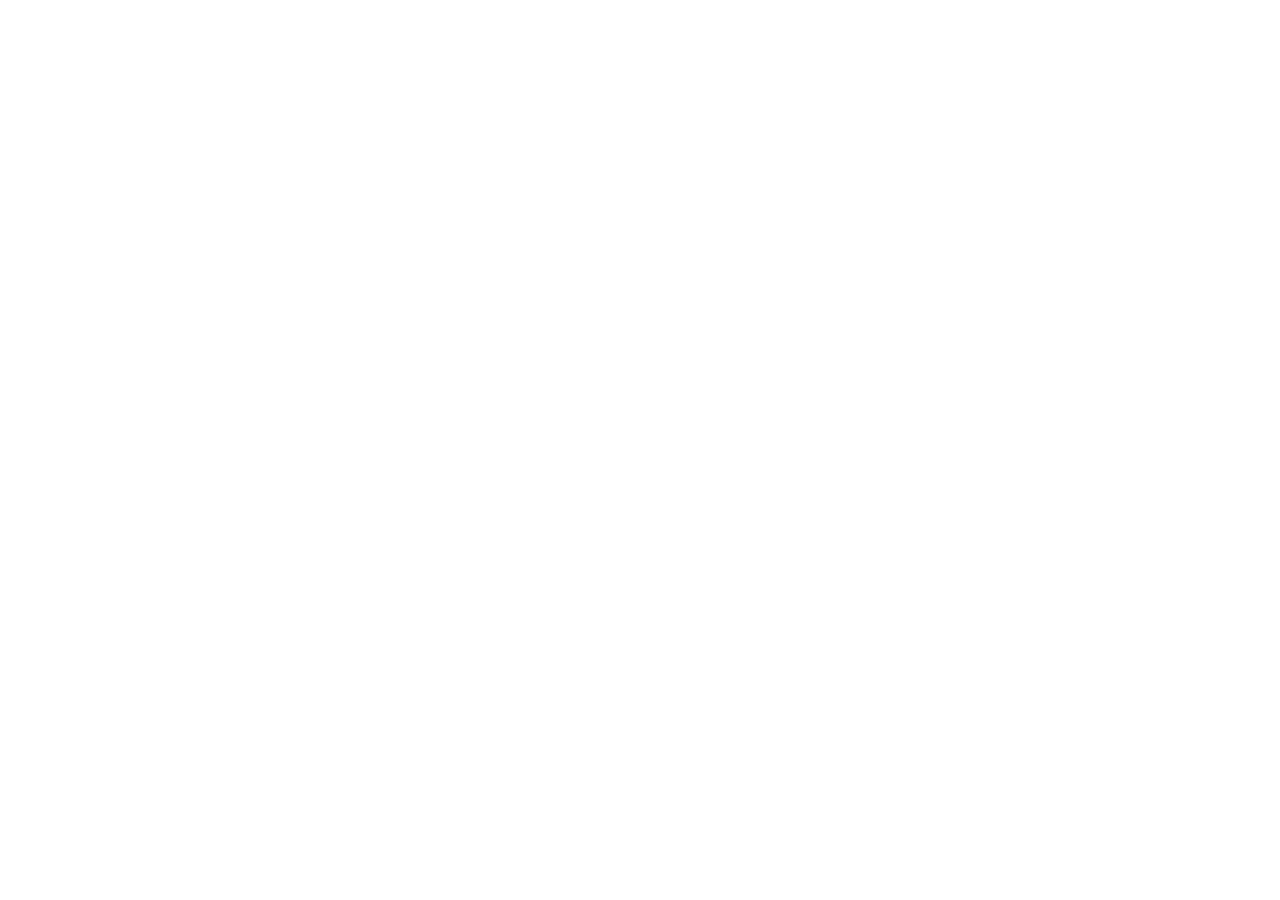
==== Index.html @ 71a041d5 "Refactor Index.html for layout and style enhancements Updated HTML structure and styles for improved" ====
<!DOCTYPE html>
<html lang="pt-BR">
<head>
<meta charset="UTF-8">
<meta name="viewport" content="width=device-width, initial-scale=1.0">

<title>Hardware News Pro | Notícias sobre Hardware</title>

<style>
:root{
  --bg:#07111f;
  --bg2:#0b1626;
  --card:#101d30;
  --card2:#0c1727;
  --blue:#00b7ff;
  --blue2:#63d5ff;
  --text:#f5f8fc;
  --muted:#a5b3c5;
  --border:#20334c;
  --success:#2ee59d;
}

*{
  box-sizing:border-box;
}

html{
  scroll-behavior:smooth;
}

body{
  margin:0;
  font
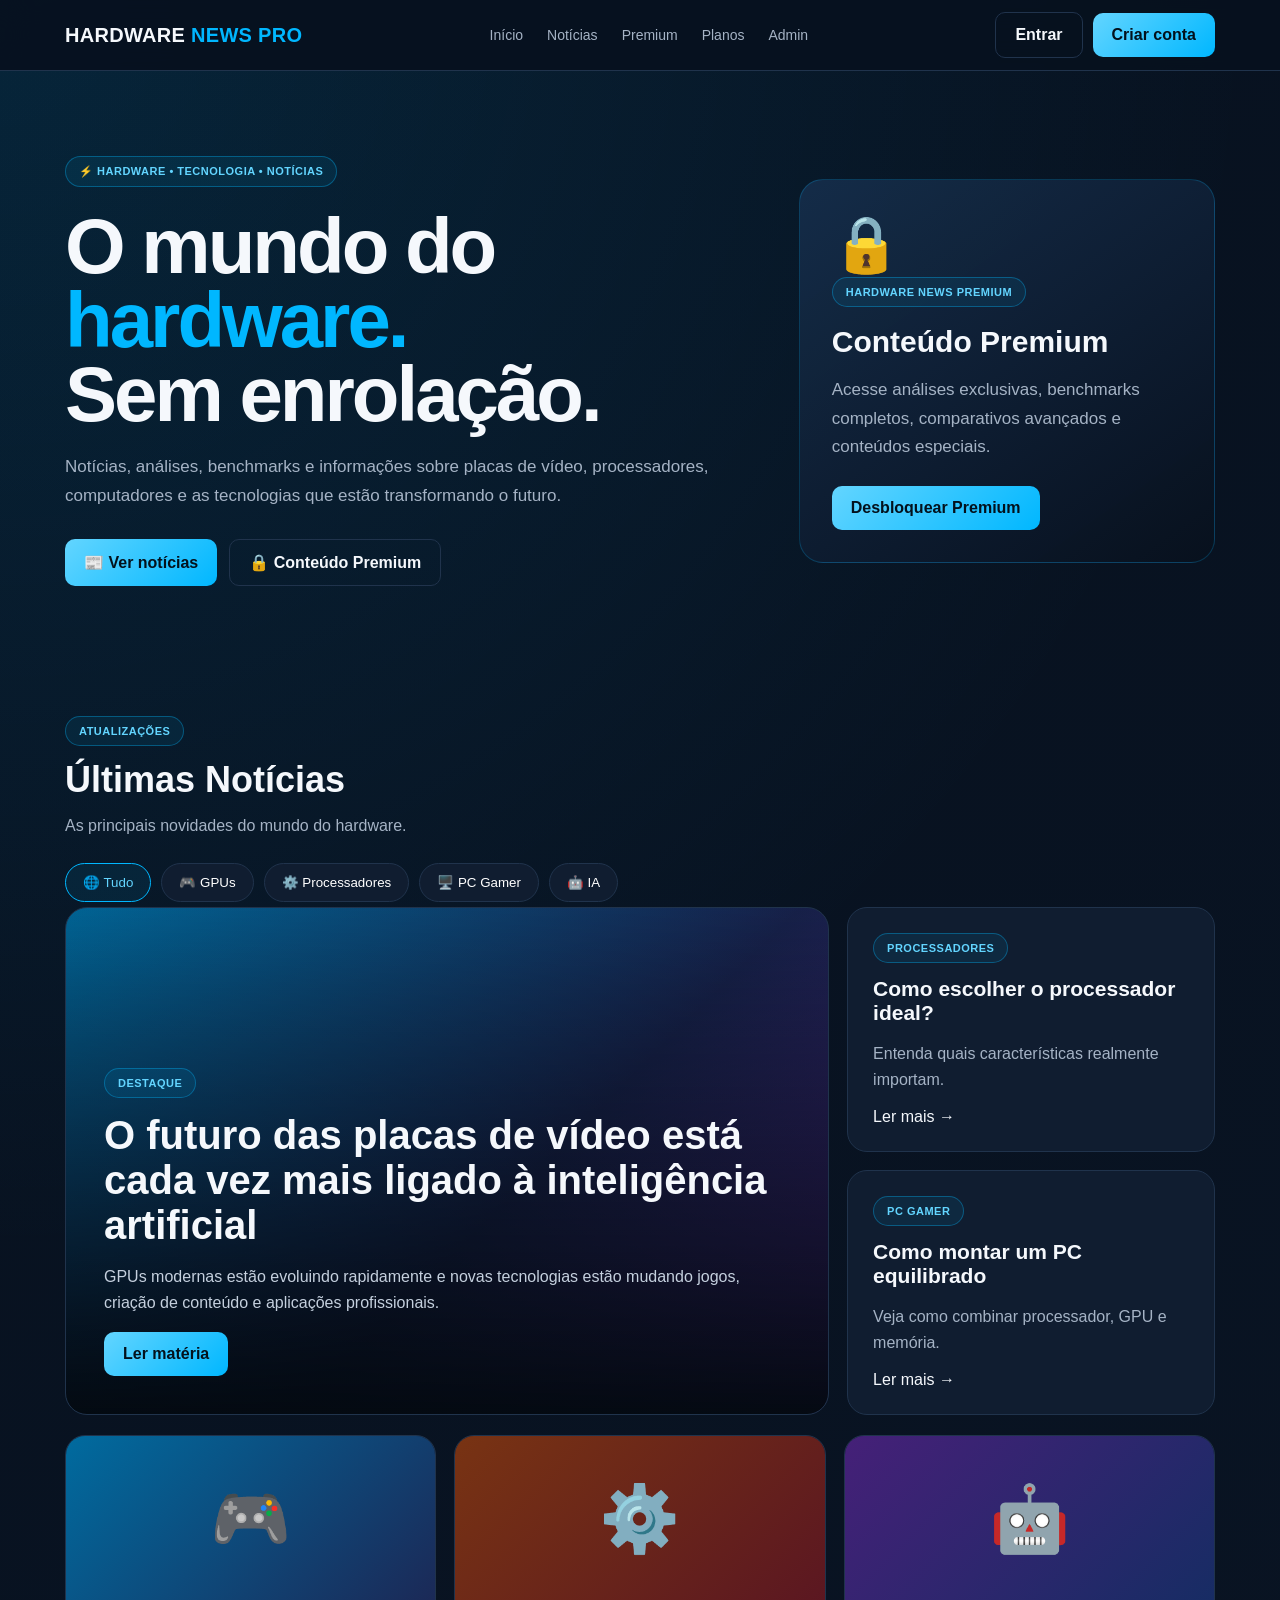
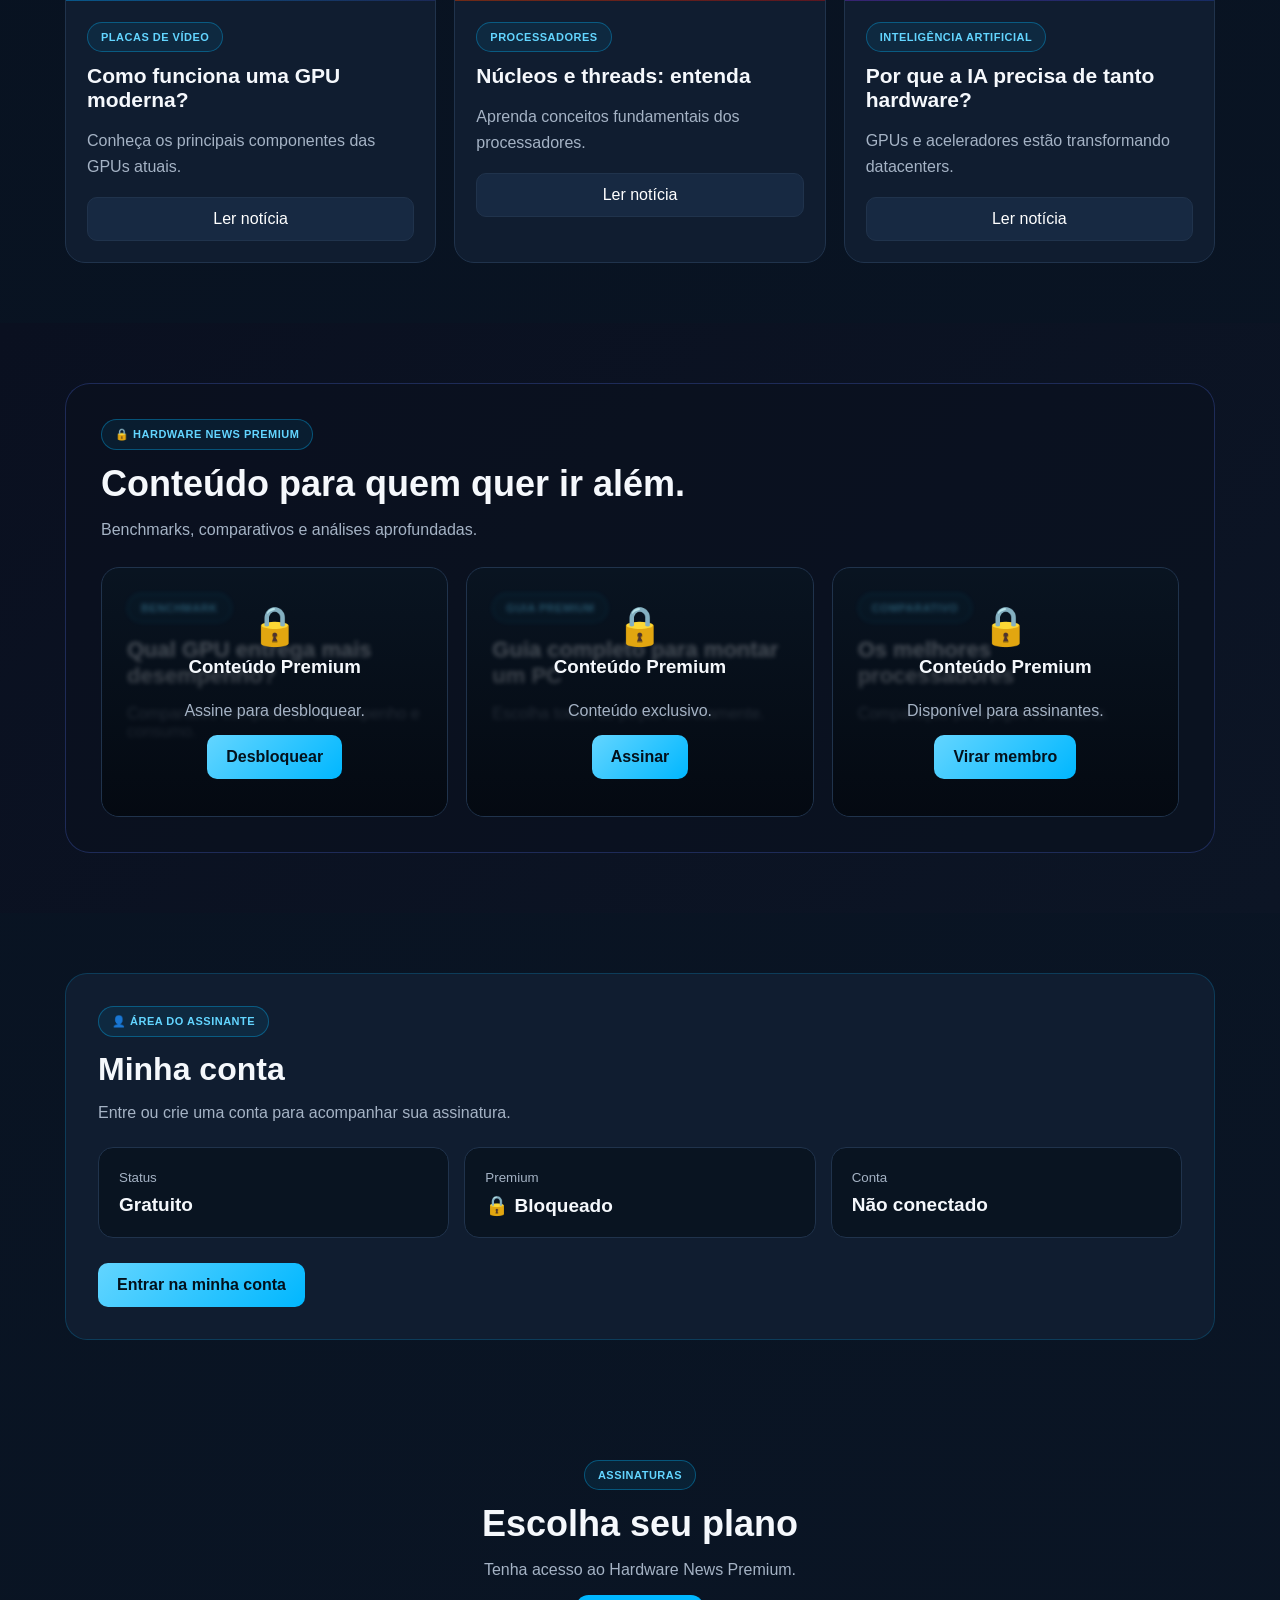
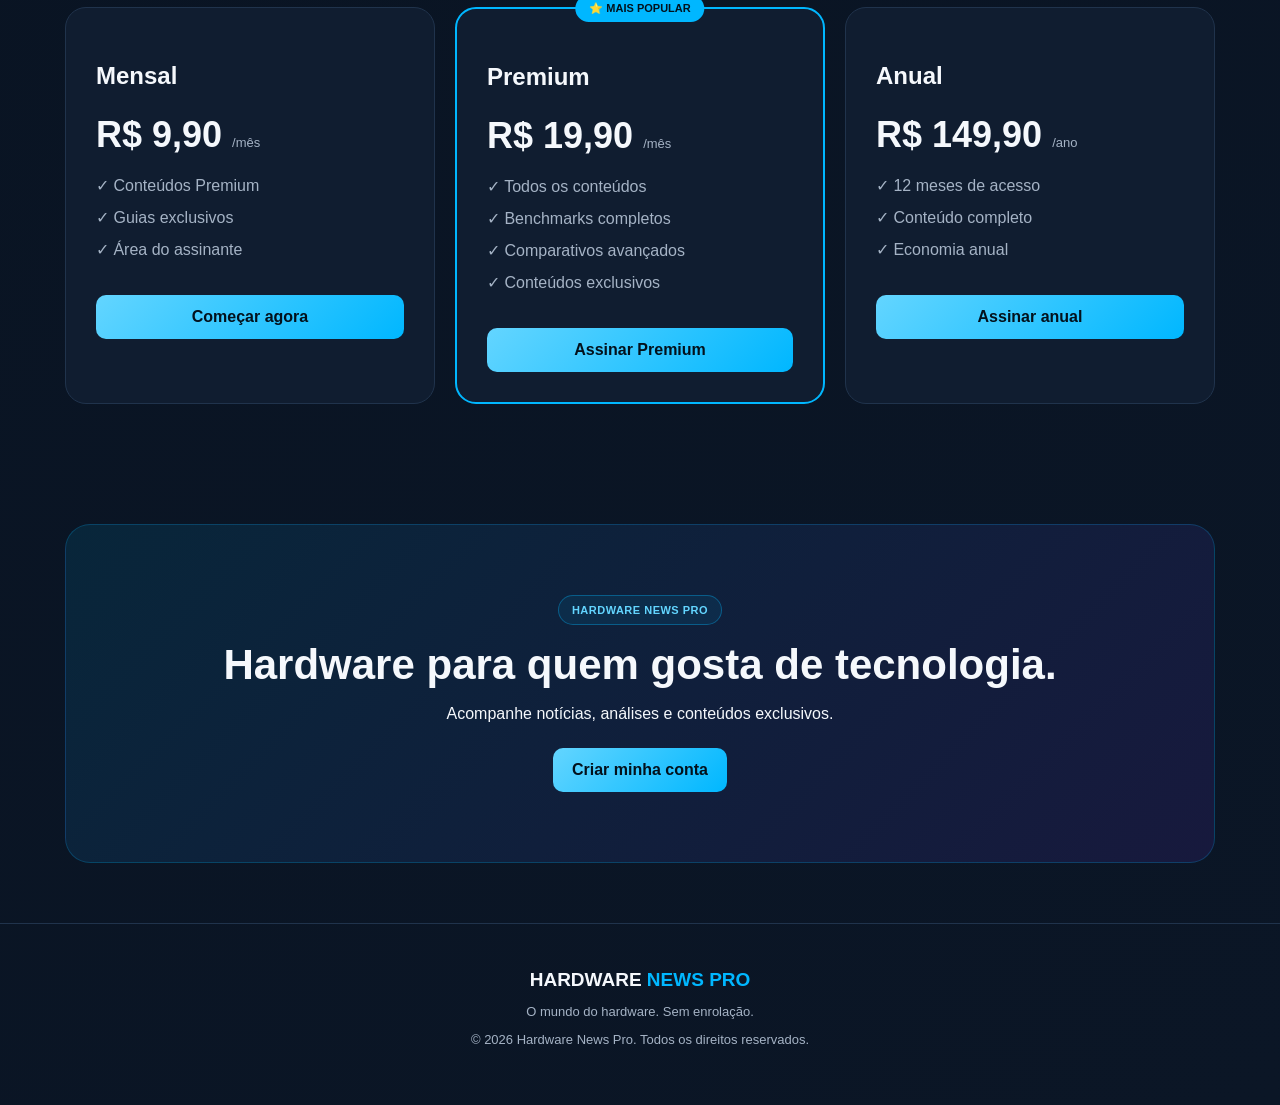
==== commit 4666428f: "Update Index.html" ====
--- a/Index.html
+++ b/Index.html
@@ -30,4 +30,1427 @@
 
 body{
   margin:0;
-  font
+  font-family:Arial,Helvetica,sans-serif;
+  background:
+    radial-gradient(circle at top left,rgba(0,183,255,.12),transparent 28%),
+    linear-gradient(145deg,var(--bg),var(--bg2));
+  color:var(--text);
+}
+
+a{
+  color:inherit;
+  text-decoration:none;
+}
+
+button{
+  font-family:inherit;
+}
+
+.container{
+  width:min(1150px,92%);
+  margin:auto;
+}
+
+/* HEADER */
+
+header{
+  position:sticky;
+  top:0;
+  z-index:100;
+  background:rgba(7,17,31,.95);
+  backdrop-filter:blur(15px);
+  border-bottom:1px solid var(--border);
+}
+
+nav{
+  height:70px;
+  display:flex;
+  align-items:center;
+  justify-content:space-between;
+  gap:20px;
+}
+
+.logo{
+  font-size:20px;
+  font-weight:900;
+  letter-spacing:.3px;
+}
+
+.logo span{
+  color:var(--blue);
+}
+
+.links{
+  display:flex;
+  align-items:center;
+  gap:24px;
+}
+
+.links a{
+  color:var(--muted);
+  font-size:14px;
+  transition:.2s;
+}
+
+.links a:hover{
+  color:var(--blue);
+}
+
+.nav-actions{
+  display:flex;
+  align-items:center;
+  gap:10px;
+}
+
+.btn{
+  display:inline-flex;
+  align-items:center;
+  justify-content:center;
+  padding:13px 19px;
+  border-radius:10px;
+  background:linear-gradient(135deg,var(--blue2),var(--blue));
+  color:#03111c;
+  font-weight:800;
+  border:none;
+  cursor:pointer;
+  transition:.2s;
+}
+
+.btn:hover{
+  transform:translateY(-2px);
+}
+
+.btn.outline{
+  background:transparent;
+  color:var(--text);
+  border:1px solid var(--border);
+}
+
+.menu-btn{
+  display:none;
+  width:45px;
+  height:45px;
+  border-radius:10px;
+  background:var(--card);
+  color:white;
+  border:1px solid var(--border);
+  font-size:21px;
+  cursor:pointer;
+}
+
+/* HERO */
+
+.hero{
+  padding:85px 0 70px;
+}
+
+.hero-grid{
+  display:grid;
+  grid-template-columns:1.25fr .75fr;
+  gap:40px;
+  align-items:center;
+}
+
+.badge{
+  display:inline-block;
+  padding:8px 13px;
+  border:1px solid rgba(0,183,255,.35);
+  background:rgba(0,183,255,.08);
+  color:var(--blue2);
+  border-radius:30px;
+  font-size:11px;
+  font-weight:800;
+  letter-spacing:.5px;
+}
+
+h1{
+  font-size:clamp(48px,7vw,78px);
+  line-height:.95;
+  letter-spacing:-3px;
+  margin:22px 0;
+}
+
+h1 span{
+  color:var(--blue);
+}
+
+.hero p{
+  max-width:650px;
+  color:var(--muted);
+  font-size:17px;
+  line-height:1.7;
+}
+
+.buttons{
+  display:flex;
+  gap:12px;
+  flex-wrap:wrap;
+  margin-top:28px;
+}
+
+.premium-box{
+  padding:32px;
+  min-height:350px;
+  border-radius:24px;
+  border:1px solid rgba(0,183,255,.22);
+  background:
+    linear-gradient(145deg,rgba(21,45,74,.95),rgba(8,17,30,.98));
+}
+
+.premium-icon{
+  font-size:55px;
+}
+
+.premium-box h2{
+  font-size:30px;
+  margin:18px 0 10px;
+}
+
+.premium-box p{
+  color:var(--muted);
+  margin-bottom:24px;
+}
+
+/* GENERAL */
+
+section{
+  padding:60px 0;
+}
+
+.section-title{
+  margin-bottom:28px;
+}
+
+.section-title h2{
+  font-size:36px;
+  margin:13px 0 8px;
+}
+
+.section-title p{
+  color:var(--muted);
+}
+
+.center{
+  text-align:center;
+}
+
+/* CATEGORIES */
+
+.categories{
+  display:flex;
+  gap:10px;
+  overflow:auto;
+  padding-bottom:5px;
+}
+
+.category{
+  white-space:nowrap;
+  padding:11px 17px;
+  border-radius:25px;
+  color:white;
+  background:var(--card);
+  border:1px solid var(--border);
+  cursor:pointer;
+}
+
+.category.active,
+.category:hover{
+  color:var(--blue2);
+  border-color:var(--blue);
+  background:rgba(0,183,255,.08);
+}
+
+/* FEATURED NEWS */
+
+.featured{
+  display:grid;
+  grid-template-columns:1.35fr .65fr;
+  gap:18px;
+}
+
+.main-news{
+  min-height:430px;
+  padding:38px;
+  display:flex;
+  align-items:end;
+  border-radius:22px;
+  border:1px solid var(--border);
+  background:
+    linear-gradient(0deg,rgba(3,9,16,.98),rgba(3,9,16,.08)),
+    linear-gradient(135deg,#006b9f,#18224d 58%,#47217d);
+}
+
+.main-news h3{
+  font-size:40px;
+  margin:15px 0;
+}
+
+.main-news p{
+  color:#c5d0de;
+  line-height:1.65;
+  max-width:700px;
+}
+
+.side-news{
+  display:flex;
+  flex-direction:column;
+  gap:18px;
+}
+
+.side-card{
+  flex:1;
+  padding:25px;
+  border-radius:20px;
+  background:var(--card);
+  border:1px solid var(--border);
+}
+
+.side-card h3{
+  margin:14px 0 8px;
+  font-size:21px;
+}
+
+.side-card p{
+  color:var(--muted);
+  line-height:1.6;
+}
+
+/* NEWS GRID */
+
+.news-grid{
+  display:grid;
+  grid-template-columns:repeat(3,1fr);
+  gap:18px;
+  margin-top:20px;
+}
+
+.news-card{
+  overflow:hidden;
+  border-radius:20px;
+  background:var(--card);
+  border:1px solid var(--border);
+  transition:.25s;
+}
+
+.news-card:hover{
+  transform:translateY(-5px);
+  border-color:var(--blue);
+}
+
+.news-image{
+  height:165px;
+  display:flex;
+  align-items:center;
+  justify-content:center;
+  font-size:65px;
+  background:linear-gradient(135deg,#006b9f,#1b2957);
+}
+
+.news-card:nth-child(2) .news-image{
+  background:linear-gradient(135deg,#783313,#5b1721);
+}
+
+.news-card:nth-child(3) .news-image{
+  background:linear-gradient(135deg,#452078,#172c64);
+}
+
+.news-content{
+  padding:21px;
+}
+
+.news-content h3{
+  font-size:21px;
+  margin:12px 0;
+}
+
+.news-content p{
+  color:var(--muted);
+  line-height:1.6;
+}
+
+.read{
+  display:block;
+  width:100%;
+  text-align:center;
+  margin-top:17px;
+  padding:12px;
+  background:#172942;
+  color:white;
+  border:1px solid var(--border);
+  border-radius:10px;
+}
+
+/* PREMIUM */
+
+.premium-section{
+  background:linear-gradient(135deg,#0a1020,#0c1525);
+}
+
+.premium-wrap{
+  padding:35px;
+  border-radius:25px;
+  border:1px solid rgba(90,120,255,.25);
+  background:rgba(10,17,31,.6);
+}
+
+.premium-grid{
+  display:grid;
+  grid-template-columns:repeat(3,1fr);
+  gap:18px;
+}
+
+.lock-card{
+  position:relative;
+  min-height:250px;
+  padding:25px;
+  overflow:hidden;
+  border-radius:18px;
+  background:#091421;
+  border:1px solid var(--border);
+}
+
+.lock-content{
+  filter:blur(2px);
+  opacity:.4;
+}
+
+.lock-content h3{
+  font-size:22px;
+  margin:14px 0;
+}
+
+.lock-content p{
+  color:var(--muted);
+}
+
+.lock-overlay{
+  position:absolute;
+  inset:0;
+  display:flex;
+  flex-direction:column;
+  align-items:center;
+  justify-content:center;
+  text-align:center;
+  background:linear-gradient(transparent,rgba(4,9,17,.97));
+}
+
+.lock-overlay .lock{
+  font-size:38px;
+}
+
+.lock-overlay h3{
+  margin:8px;
+}
+
+.lock-overlay p{
+  color:var(--muted);
+  margin-bottom:15px;
+}
+
+/* ACCOUNT */
+
+.account-box{
+  padding:32px;
+  border-radius:22px;
+  background:var(--card);
+  border:1px solid rgba(0,183,255,.2);
+}
+
+.account-box h2{
+  font-size:32px;
+  margin:14px 0;
+}
+
+.account-box > p{
+  color:var(--muted);
+}
+
+.stats{
+  display:grid;
+  grid-template-columns:repeat(3,1fr);
+  gap:15px;
+  margin:25px 0;
+}
+
+.stat{
+  padding:20px;
+  border-radius:15px;
+  background:#091421;
+  border:1px solid var(--border);
+}
+
+.stat small{
+  color:var(--muted);
+}
+
+.stat strong{
+  display:block;
+  font-size:19px;
+  margin-top:8px;
+}
+
+/* PLANS */
+
+.plans{
+  display:grid;
+  grid-template-columns:repeat(3,1fr);
+  gap:20px;
+  align-items:stretch;
+}
+
+.plan{
+  position:relative;
+  padding:30px;
+  border-radius:21px;
+  background:var(--card);
+  border:1px solid var(--border);
+}
+
+.plan.popular{
+  border:2px solid var(--blue);
+}
+
+.popular-label{
+  position:absolute;
+  top:-14px;
+  left:50%;
+  transform:translateX(-50%);
+  white-space:nowrap;
+  padding:7px 14px;
+  border-radius:25px;
+  background:var(--blue);
+  color:#02121d;
+  font-size:11px;
+  font-weight:900;
+}
+
+.plan h3{
+  font-size:24px;
+}
+
+.price{
+  margin:20px 0;
+  font-size:36px;
+  font-weight:900;
+}
+
+.price span{
+  color:var(--muted);
+  font-size:13px;
+  font-weight:normal;
+}
+
+.plan ul{
+  padding:0;
+  list-style:none;
+}
+
+.plan li{
+  margin:13px 0;
+  color:var(--muted);
+}
+
+.plan .btn{
+  width:100%;
+  margin-top:20px;
+}
+
+/* CTA */
+
+.cta{
+  padding:70px 20px;
+  text-align:center;
+  border-radius:25px;
+  background:linear-gradient(135deg,#08263a,#17193d);
+  border:1px solid rgba(0,183,255,.22);
+}
+
+.cta h2{
+  font-size:42px;
+  margin:16px 0;
+}
+
+.cta p{
+  max-width:650px;
+  margin:0 auto 25px;
+}
+
+/* FOOTER */
+
+footer{
+  padding:45px 0;
+  text-align:center;
+  border-top:1px solid var(--border);
+}
+
+footer strong{
+  font-size:19px;
+}
+
+footer strong span{
+  color:var(--blue);
+}
+
+footer p{
+  color:var(--muted);
+  font-size:13px;
+}
+
+/* MOBILE */
+
+@media(max-width:900px){
+
+  .hero-grid,
+  .featured{
+    grid-template-columns:1fr;
+  }
+
+  .side-news{
+    display:grid;
+    grid-template-columns:1fr 1fr;
+  }
+
+  .news-grid,
+  .premium-grid{
+    grid-template-columns:1fr 1fr;
+  }
+
+  .plans{
+    grid-template-columns:1fr 1fr;
+  }
+
+  .plans .plan:last-child{
+    grid-column:span 2;
+  }
+}
+
+@media(max-width:650px){
+
+  nav{
+    height:65px;
+  }
+
+  .links{
+    display:none;
+    position:absolute;
+    top:65px;
+    left:0;
+    right:0;
+    padding:20px;
+    flex-direction:column;
+    background:#091421;
+    border-bottom:1px solid var(--border);
+  }
+
+  .links.show{
+    display:flex;
+  }
+
+  .nav-actions{
+    display:none;
+  }
+
+  .menu-btn{
+    display:block;
+  }
+
+  .hero{
+    padding:55px 0;
+  }
+
+  h1{
+    font-size:52px;
+  }
+
+  .buttons{
+    flex-direction:column;
+  }
+
+  .buttons .btn{
+    width:100%;
+  }
+
+  .side-news{
+    display:flex;
+  }
+
+  .news-grid,
+  .premium-grid,
+  .plans,
+  .stats{
+    grid-template-columns:1fr;
+  }
+
+  .plans .plan:last-child{
+    grid-column:auto;
+  }
+
+  .main-news{
+    padding:25px;
+  }
+
+  .main-news h3{
+    font-size:30px;
+  }
+
+  .section-title h2{
+    font-size:30px;
+  }
+
+  .cta h2{
+    font-size:32px;
+  }
+
+}
+</style>
+</head>
+
+<body>
+
+<header>
+<div class="container">
+
+<nav>
+
+<a href="index.html" class="logo">
+HARDWARE <span>NEWS PRO</span>
+</a>
+
+<div class="links" id="menuLinks">
+<a href="index.html">Início</a>
+<a href="#noticias">Notícias</a>
+<a href="premium.html">Premium</a>
+<a href="#planos">Planos</a>
+<a href="admin.html">Admin</a>
+</div>
+
+<div class="nav-actions">
+<a href="login.html" class="btn outline">Entrar</a>
+<a href="cadastro.html" class="btn">Criar conta</a>
+</div>
+
+<button class="menu-btn" onclick="toggleMenu()">☰</button>
+
+</nav>
+
+</div>
+</header>
+
+
+<main>
+
+<!-- HERO -->
+
+<section class="hero">
+
+<div class="container">
+
+<div class="hero-grid">
+
+<div>
+
+<span class="badge">
+⚡ HARDWARE • TECNOLOGIA • NOTÍCIAS
+</span>
+
+<h1>
+O mundo do<br>
+<span>hardware.</span><br>
+Sem enrolação.
+</h1>
+
+<p>
+Notícias, análises, benchmarks e informações sobre placas de vídeo,
+processadores, computadores e as tecnologias que estão transformando
+o futuro.
+</p>
+
+<div class="buttons">
+
+<a href="#noticias" class="btn">
+📰 Ver notícias
+</a>
+
+<a href="premium.html" class="btn outline">
+🔒 Conteúdo Premium
+</a>
+
+</div>
+
+</div>
+
+
+<div class="premium-box">
+
+<div class="premium-icon">🔒</div>
+
+<span class="badge">
+HARDWARE NEWS PREMIUM
+</span>
+
+<h2>Conteúdo Premium</h2>
+
+<p>
+Acesse análises exclusivas, benchmarks completos,
+comparativos avançados e conteúdos especiais.
+</p>
+
+<a href="premium.html" class="btn">
+Desbloquear Premium
+</a>
+
+</div>
+
+</div>
+
+</div>
+
+</section>
+
+
+<!-- NEWS -->
+
+<section id="noticias">
+
+<div class="container">
+
+<div class="section-title">
+
+<span class="badge">ATUALIZAÇÕES</span>
+
+<h2>Últimas Notícias</h2>
+
+<p>
+As principais novidades do mundo do hardware.
+</p>
+
+</div>
+
+
+<div class="categories">
+
+<button class="category active">
+🌐 Tudo
+</button>
+
+<button class="category">
+🎮 GPUs
+</button>
+
+<button class="category">
+⚙️ Processadores
+</button>
+
+<button class="category">
+🖥️ PC Gamer
+</button>
+
+<button class="category">
+🤖 IA
+</button>
+
+</div>
+
+
+<div class="featured">
+
+<article class="main-news">
+
+<div>
+
+<span class="badge">DESTAQUE</span>
+
+<h3>
+O futuro das placas de vídeo está cada vez mais ligado à inteligência artificial
+</h3>
+
+<p>
+GPUs modernas estão evoluindo rapidamente e novas tecnologias
+estão mudando jogos, criação de conteúdo e aplicações profissionais.
+</p>
+
+<a href="noticia.html" class="btn">
+Ler matéria
+</a>
+
+</div>
+
+</article>
+
+
+<div class="side-news">
+
+<article class="side-card">
+
+<span class="badge">PROCESSADORES</span>
+
+<h3>
+Como escolher o processador ideal?
+</h3>
+
+<p>
+Entenda quais características realmente importam.
+</p>
+
+<a href="noticia.html">
+Ler mais →
+</a>
+
+</article>
+
+
+<article class="side-card">
+
+<span class="badge">PC GAMER</span>
+
+<h3>
+Como montar um PC equilibrado
+</h3>
+
+<p>
+Veja como combinar processador, GPU e memória.
+</p>
+
+<a href="noticia.html">
+Ler mais →
+</a>
+
+</article>
+
+</div>
+
+</div>
+
+
+<div class="news-grid">
+
+
+<article class="news-card">
+
+<div class="news-image">
+🎮
+</div>
+
+<div class="news-content">
+
+<span class="badge">PLACAS DE VÍDEO</span>
+
+<h3>
+Como funciona uma GPU moderna?
+</h3>
+
+<p>
+Conheça os principais componentes das GPUs atuais.
+</p>
+
+<a href="noticia.html" class="read">
+Ler notícia
+</a>
+
+</div>
+
+</article>
+
+
+<article class="news-card">
+
+<div class="news-image">
+⚙️
+</div>
+
+<div class="news-content">
+
+<span class="badge">PROCESSADORES</span>
+
+<h3>
+Núcleos e threads: entenda
+</h3>
+
+<p>
+Aprenda conceitos fundamentais dos processadores.
+</p>
+
+<a href="noticia.html" class="read">
+Ler notícia
+</a>
+
+</div>
+
+</article>
+
+
+<article class="news-card">
+
+<div class="news-image">
+🤖
+</div>
+
+<div class="news-content">
+
+<span class="badge">INTELIGÊNCIA ARTIFICIAL</span>
+
+<h3>
+Por que a IA precisa de tanto hardware?
+</h3>
+
+<p>
+GPUs e aceleradores estão transformando datacenters.
+</p>
+
+<a href="noticia.html" class="read">
+Ler notícia
+</a>
+
+</div>
+
+</article>
+
+
+</div>
+
+</div>
+
+</section>
+
+
+<!-- PREMIUM -->
+
+<section class="premium-section">
+
+<div class="container">
+
+<div class="premium-wrap">
+
+<div class="section-title">
+
+<span class="badge">
+🔒 HARDWARE NEWS PREMIUM
+</span>
+
+<h2>
+Conteúdo para quem quer ir além.
+</h2>
+
+<p>
+Benchmarks, comparativos e análises aprofundadas.
+</p>
+
+</div>
+
+
+<div class="premium-grid">
+
+
+<div class="lock-card">
+
+<div class="lock-content">
+
+<span class="badge">BENCHMARK</span>
+
+<h3>
+Qual GPU entrega mais desempenho?
+</h3>
+
+<p>
+Comparativo completo de desempenho e consumo.
+</p>
+
+</div>
+
+<div class="lock-overlay">
+
+<div class="lock">🔒</div>
+
+<h3>Conteúdo Premium</h3>
+
+<p>
+Assine para desbloquear.
+</p>
+
+<a href="premium.html" class="btn">
+Desbloquear
+</a>
+
+</div>
+
+</div>
+
+
+<div class="lock-card">
+
+<div class="lock-content">
+
+<span class="badge">GUIA PREMIUM</span>
+
+<h3>
+Guia completo para montar um PC
+</h3>
+
+<p>
+Escolha todas as peças corretamente.
+</p>
+
+</div>
+
+<div class="lock-overlay">
+
+<div class="lock">🔒</div>
+
+<h3>Conteúdo Premium</h3>
+
+<p>
+Conteúdo exclusivo.
+</p>
+
+<a href="premium.html" class="btn">
+Assinar
+</a>
+
+</div>
+
+</div>
+
+
+<div class="lock-card">
+
+<div class="lock-content">
+
+<span class="badge">COMPARATIVO</span>
+
+<h3>
+Os melhores processadores
+</h3>
+
+<p>
+Comparação para jogos e trabalho.
+</p>
+
+</div>
+
+<div class="lock-overlay">
+
+<div class="lock">🔒</div>
+
+<h3>Conteúdo Premium</h3>
+
+<p>
+Disponível para assinantes.
+</p>
+
+<a href="premium.html" class="btn">
+Virar membro
+</a>
+
+</div>
+
+</div>
+
+
+</div>
+
+</div>
+
+</div>
+
+</section>
+
+
+<!-- ACCOUNT -->
+
+<section>
+
+<div class="container">
+
+<div class="account-box">
+
+<span class="badge">
+👤 ÁREA DO ASSINANTE
+</span>
+
+<h2>
+Minha conta
+</h2>
+
+<p>
+Entre ou crie uma conta para acompanhar sua assinatura.
+</p>
+
+
+<div class="stats">
+
+<div class="stat">
+
+<small>Status</small>
+
+<strong>
+Gratuito
+</strong>
+
+</div>
+
+
+<div class="stat">
+
+<small>Premium</small>
+
+<strong>
+🔒 Bloqueado
+</strong>
+
+</div>
+
+
+<div class="stat">
+
+<small>Conta</small>
+
+<strong>
+Não conectado
+</strong>
+
+</div>
+
+</div>
+
+
+<a href="login.html" class="btn">
+Entrar na minha conta
+</a>
+
+</div>
+
+</div>
+
+</section>
+
+
+<!-- PLANS -->
+
+<section id="planos">
+
+<div class="container">
+
+<div class="section-title center">
+
+<span class="badge">
+ASSINATURAS
+</span>
+
+<h2>
+Escolha seu plano
+</h2>
+
+<p>
+Tenha acesso ao Hardware News Premium.
+</p>
+
+</div>
+
+
+<div class="plans">
+
+
+<!-- PLANO 1 -->
+
+<div class="plan">
+
+<h3>
+Mensal
+</h3>
+
+<div class="price">
+R$ 9,90
+<span>/mês</span>
+</div>
+
+<ul>
+
+<li>✓ Conteúdos Premium</li>
+<li>✓ Guias exclusivos</li>
+<li>✓ Área do assinante</li>
+
+</ul>
+
+<a
+class="btn"
+href="https://mpago.la/1afeBKt"
+target="_blank"
+rel="noopener">
+
+Começar agora
+
+</a>
+
+</div>
+
+
+<!-- PLANO 2 -->
+
+<div class="plan popular">
+
+<div class="popular-label">
+⭐ MAIS POPULAR
+</div>
+
+<h3>
+Premium
+</h3>
+
+<div class="price">
+R$ 19,90
+<span>/mês</span>
+</div>
+
+<ul>
+
+<li>✓ Todos os conteúdos</li>
+<li>✓ Benchmarks completos</li>
+<li>✓ Comparativos avançados</li>
+<li>✓ Conteúdos exclusivos</li>
+
+</ul>
+
+<a
+class="btn"
+href="https://mpago.la/2BEZAWZ"
+target="_blank"
+rel="noopener">
+
+Assinar Premium
+
+</a>
+
+</div>
+
+
+<!-- PLANO 3 -->
+
+<div class="plan">
+
+<h3>
+Anual
+</h3>
+
+<div class="price">
+R$ 149,90
+<span>/ano</span>
+</div>
+
+<ul>
+
+<li>✓ 12 meses de acesso</li>
+<li>✓ Conteúdo completo</li>
+<li>✓ Economia anual</li>
+
+</ul>
+
+<a
+class="btn"
+href="https://mpago.la/114ah8K"
+target="_blank"
+rel="noopener">
+
+Assinar anual
+
+</a>
+
+</div>
+
+
+</div>
+
+</div>
+
+</section>
+
+
+<!-- CTA -->
+
+<section>
+
+<div class="container">
+
+<div class="cta">
+
+<span class="badge">
+HARDWARE NEWS PRO
+</span>
+
+<h2>
+Hardware para quem gosta de tecnologia.
+</h2>
+
+<p>
+Acompanhe notícias, análises e conteúdos exclusivos.
+</p>
+
+<a href="cadastro.html" class="btn">
+Criar minha conta
+</a>
+
+</div>
+
+</div>
+
+</section>
+
+</main>
+
+
+<footer>
+
+<div class="container">
+
+<strong>
+HARDWARE <span>NEWS PRO</span>
+</strong>
+
+<p>
+O mundo do hardware. Sem enrolação.
+</p>
+
+<p>
+© 2026 Hardware News Pro.
+Todos os direitos reservados.
+</p>
+
+</div>
+
+</footer>
+
+
+<script>
+
+function toggleMenu(){
+
+  document
+    .getElementById("menuLinks")
+    .classList.toggle("show");
+
+}
+
+
+document
+  .querySelectorAll(".category")
+  .forEach(function(button){
+
+    button.addEventListener("click",function(){
+
+      document
+        .querySelectorAll(".category")
+        .forEach(function(item){
+
+          item.classList.remove("active");
+
+        });
+
+      button.classList.add("active");
+
+    });
+
+  });
+
+</script>
+
+</body>
+</html>
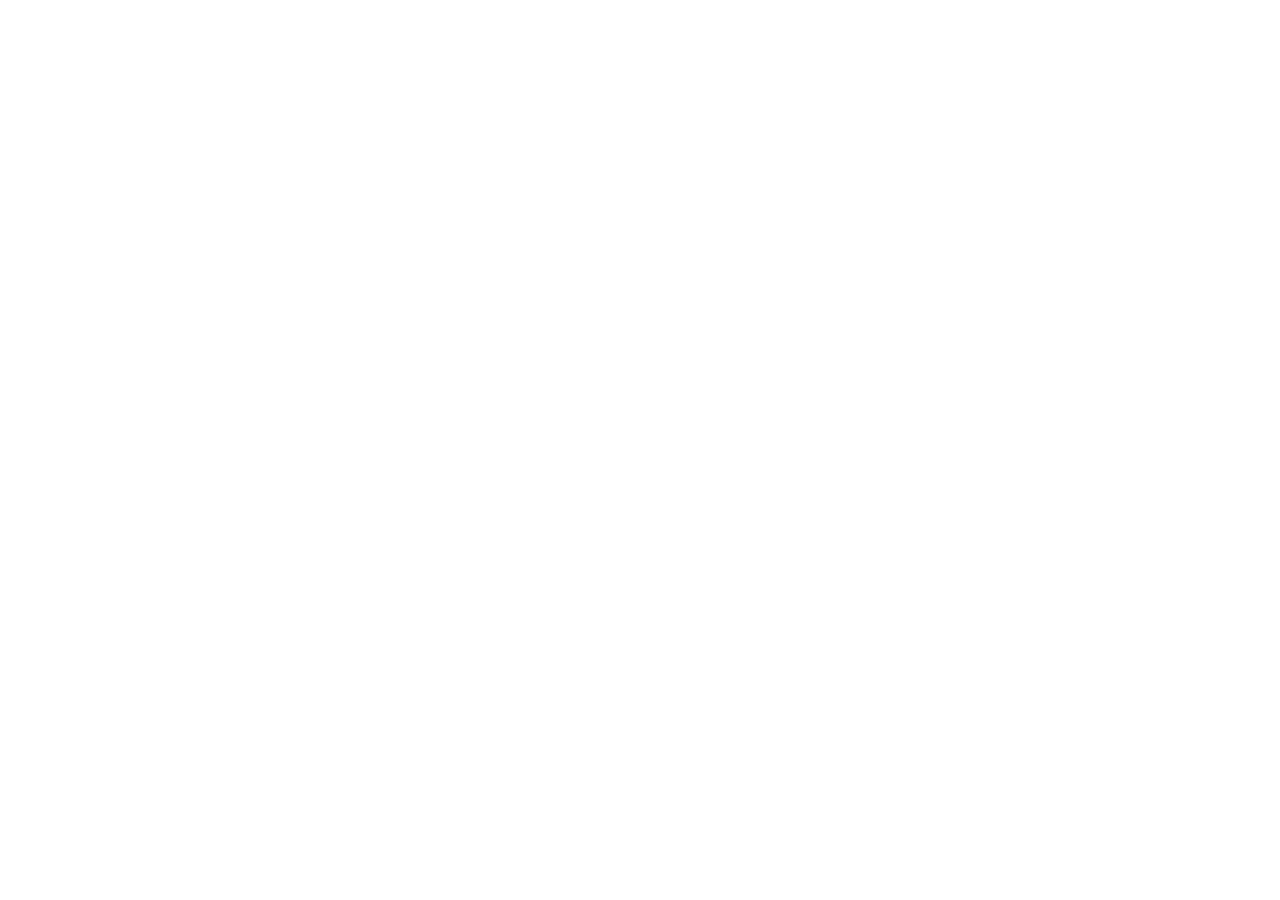
==== commit c0fa12d3: "Refactor CSS styles and clean up HTML structure" ====
--- a/Index.html
+++ b/Index.html
@@ -11,22 +11,16 @@
   --bg:#07111f;
   --bg2:#0b1626;
   --card:#101d30;
-  --card2:#0c1727;
   --blue:#00b7ff;
   --blue2:#63d5ff;
   --text:#f5f8fc;
   --muted:#a5b3c5;
   --border:#20334c;
-  --success:#2ee59d;
 }
 
-*{
-  box-sizing:border-box;
-}
+*{box-sizing:border-box}
 
-html{
-  scroll-behavior:smooth;
-}
+html{scroll-behavior:smooth}
 
 body{
   margin:0;
@@ -37,14 +31,7 @@
   color:var(--text);
 }
 
-a{
-  color:inherit;
-  text-decoration:none;
-}
-
-button{
-  font-family:inherit;
-}
+a{text-decoration:none;color:inherit}
 
 .container{
   width:min(1150px,92%);
@@ -73,1384 +60,18 @@
 .logo{
   font-size:20px;
   font-weight:900;
-  letter-spacing:.3px;
 }
 
-.logo span{
-  color:var(--blue);
-}
+.logo span{color:var(--blue)}
 
 .links{
   display:flex;
-  align-items:center;
   gap:24px;
 }
 
 .links a{
   color:var(--muted);
   font-size:14px;
-  transition:.2s;
 }
 
-.links a:hover{
-  color:var(--blue);
-}
-
-.nav-actions{
-  display:flex;
-  align-items:center;
-  gap:10px;
-}
-
-.btn{
-  display:inline-flex;
-  align-items:center;
-  justify-content:center;
-  padding:13px 19px;
-  border-radius:10px;
-  background:linear-gradient(135deg,var(--blue2),var(--blue));
-  color:#03111c;
-  font-weight:800;
-  border:none;
-  cursor:pointer;
-  transition:.2s;
-}
-
-.btn:hover{
-  transform:translateY(-2px);
-}
-
-.btn.outline{
-  background:transparent;
-  color:var(--text);
-  border:1px solid var(--border);
-}
-
-.menu-btn{
-  display:none;
-  width:45px;
-  height:45px;
-  border-radius:10px;
-  background:var(--card);
-  color:white;
-  border:1px solid var(--border);
-  font-size:21px;
-  cursor:pointer;
-}
-
-/* HERO */
-
-.hero{
-  padding:85px 0 70px;
-}
-
-.hero-grid{
-  display:grid;
-  grid-template-columns:1.25fr .75fr;
-  gap:40px;
-  align-items:center;
-}
-
-.badge{
-  display:inline-block;
-  padding:8px 13px;
-  border:1px solid rgba(0,183,255,.35);
-  background:rgba(0,183,255,.08);
-  color:var(--blue2);
-  border-radius:30px;
-  font-size:11px;
-  font-weight:800;
-  letter-spacing:.5px;
-}
-
-h1{
-  font-size:clamp(48px,7vw,78px);
-  line-height:.95;
-  letter-spacing:-3px;
-  margin:22px 0;
-}
-
-h1 span{
-  color:var(--blue);
-}
-
-.hero p{
-  max-width:650px;
-  color:var(--muted);
-  font-size:17px;
-  line-height:1.7;
-}
-
-.buttons{
-  display:flex;
-  gap:12px;
-  flex-wrap:wrap;
-  margin-top:28px;
-}
-
-.premium-box{
-  padding:32px;
-  min-height:350px;
-  border-radius:24px;
-  border:1px solid rgba(0,183,255,.22);
-  background:
-    linear-gradient(145deg,rgba(21,45,74,.95),rgba(8,17,30,.98));
-}
-
-.premium-icon{
-  font-size:55px;
-}
-
-.premium-box h2{
-  font-size:30px;
-  margin:18px 0 10px;
-}
-
-.premium-box p{
-  color:var(--muted);
-  margin-bottom:24px;
-}
-
-/* GENERAL */
-
-section{
-  padding:60px 0;
-}
-
-.section-title{
-  margin-bottom:28px;
-}
-
-.section-title h2{
-  font-size:36px;
-  margin:13px 0 8px;
-}
-
-.section-title p{
-  color:var(--muted);
-}
-
-.center{
-  text-align:center;
-}
-
-/* CATEGORIES */
-
-.categories{
-  display:flex;
-  gap:10px;
-  overflow:auto;
-  padding-bottom:5px;
-}
-
-.category{
-  white-space:nowrap;
-  padding:11px 17px;
-  border-radius:25px;
-  color:white;
-  background:var(--card);
-  border:1px solid var(--border);
-  cursor:pointer;
-}
-
-.category.active,
-.category:hover{
-  color:var(--blue2);
-  border-color:var(--blue);
-  background:rgba(0,183,255,.08);
-}
-
-/* FEATURED NEWS */
-
-.featured{
-  display:grid;
-  grid-template-columns:1.35fr .65fr;
-  gap:18px;
-}
-
-.main-news{
-  min-height:430px;
-  padding:38px;
-  display:flex;
-  align-items:end;
-  border-radius:22px;
-  border:1px solid var(--border);
-  background:
-    linear-gradient(0deg,rgba(3,9,16,.98),rgba(3,9,16,.08)),
-    linear-gradient(135deg,#006b9f,#18224d 58%,#47217d);
-}
-
-.main-news h3{
-  font-size:40px;
-  margin:15px 0;
-}
-
-.main-news p{
-  color:#c5d0de;
-  line-height:1.65;
-  max-width:700px;
-}
-
-.side-news{
-  display:flex;
-  flex-direction:column;
-  gap:18px;
-}
-
-.side-card{
-  flex:1;
-  padding:25px;
-  border-radius:20px;
-  background:var(--card);
-  border:1px solid var(--border);
-}
-
-.side-card h3{
-  margin:14px 0 8px;
-  font-size:21px;
-}
-
-.side-card p{
-  color:var(--muted);
-  line-height:1.6;
-}
-
-/* NEWS GRID */
-
-.news-grid{
-  display:grid;
-  grid-template-columns:repeat(3,1fr);
-  gap:18px;
-  margin-top:20px;
-}
-
-.news-card{
-  overflow:hidden;
-  border-radius:20px;
-  background:var(--card);
-  border:1px solid var(--border);
-  transition:.25s;
-}
-
-.news-card:hover{
-  transform:translateY(-5px);
-  border-color:var(--blue);
-}
-
-.news-image{
-  height:165px;
-  display:flex;
-  align-items:center;
-  justify-content:center;
-  font-size:65px;
-  background:linear-gradient(135deg,#006b9f,#1b2957);
-}
-
-.news-card:nth-child(2) .news-image{
-  background:linear-gradient(135deg,#783313,#5b1721);
-}
-
-.news-card:nth-child(3) .news-image{
-  background:linear-gradient(135deg,#452078,#172c64);
-}
-
-.news-content{
-  padding:21px;
-}
-
-.news-content h3{
-  font-size:21px;
-  margin:12px 0;
-}
-
-.news-content p{
-  color:var(--muted);
-  line-height:1.6;
-}
-
-.read{
-  display:block;
-  width:100%;
-  text-align:center;
-  margin-top:17px;
-  padding:12px;
-  background:#172942;
-  color:white;
-  border:1px solid var(--border);
-  border-radius:10px;
-}
-
-/* PREMIUM */
-
-.premium-section{
-  background:linear-gradient(135deg,#0a1020,#0c1525);
-}
-
-.premium-wrap{
-  padding:35px;
-  border-radius:25px;
-  border:1px solid rgba(90,120,255,.25);
-  background:rgba(10,17,31,.6);
-}
-
-.premium-grid{
-  display:grid;
-  grid-template-columns:repeat(3,1fr);
-  gap:18px;
-}
-
-.lock-card{
-  position:relative;
-  min-height:250px;
-  padding:25px;
-  overflow:hidden;
-  border-radius:18px;
-  background:#091421;
-  border:1px solid var(--border);
-}
-
-.lock-content{
-  filter:blur(2px);
-  opacity:.4;
-}
-
-.lock-content h3{
-  font-size:22px;
-  margin:14px 0;
-}
-
-.lock-content p{
-  color:var(--muted);
-}
-
-.lock-overlay{
-  position:absolute;
-  inset:0;
-  display:flex;
-  flex-direction:column;
-  align-items:center;
-  justify-content:center;
-  text-align:center;
-  background:linear-gradient(transparent,rgba(4,9,17,.97));
-}
-
-.lock-overlay .lock{
-  font-size:38px;
-}
-
-.lock-overlay h3{
-  margin:8px;
-}
-
-.lock-overlay p{
-  color:var(--muted);
-  margin-bottom:15px;
-}
-
-/* ACCOUNT */
-
-.account-box{
-  padding:32px;
-  border-radius:22px;
-  background:var(--card);
-  border:1px solid rgba(0,183,255,.2);
-}
-
-.account-box h2{
-  font-size:32px;
-  margin:14px 0;
-}
-
-.account-box > p{
-  color:var(--muted);
-}
-
-.stats{
-  display:grid;
-  grid-template-columns:repeat(3,1fr);
-  gap:15px;
-  margin:25px 0;
-}
-
-.stat{
-  padding:20px;
-  border-radius:15px;
-  background:#091421;
-  border:1px solid var(--border);
-}
-
-.stat small{
-  color:var(--muted);
-}
-
-.stat strong{
-  display:block;
-  font-size:19px;
-  margin-top:8px;
-}
-
-/* PLANS */
-
-.plans{
-  display:grid;
-  grid-template-columns:repeat(3,1fr);
-  gap:20px;
-  align-items:stretch;
-}
-
-.plan{
-  position:relative;
-  padding:30px;
-  border-radius:21px;
-  background:var(--card);
-  border:1px solid var(--border);
-}
-
-.plan.popular{
-  border:2px solid var(--blue);
-}
-
-.popular-label{
-  position:absolute;
-  top:-14px;
-  left:50%;
-  transform:translateX(-50%);
-  white-space:nowrap;
-  padding:7px 14px;
-  border-radius:25px;
-  background:var(--blue);
-  color:#02121d;
-  font-size:11px;
-  font-weight:900;
-}
-
-.plan h3{
-  font-size:24px;
-}
-
-.price{
-  margin:20px 0;
-  font-size:36px;
-  font-weight:900;
-}
-
-.price span{
-  color:var(--muted);
-  font-size:13px;
-  font-weight:normal;
-}
-
-.plan ul{
-  padding:0;
-  list-style:none;
-}
-
-.plan li{
-  margin:13px 0;
-  color:var(--muted);
-}
-
-.plan .btn{
-  width:100%;
-  margin-top:20px;
-}
-
-/* CTA */
-
-.cta{
-  padding:70px 20px;
-  text-align:center;
-  border-radius:25px;
-  background:linear-gradient(135deg,#08263a,#17193d);
-  border:1px solid rgba(0,183,255,.22);
-}
-
-.cta h2{
-  font-size:42px;
-  margin:16px 0;
-}
-
-.cta p{
-  max-width:650px;
-  margin:0 auto 25px;
-}
-
-/* FOOTER */
-
-footer{
-  padding:45px 0;
-  text-align:center;
-  border-top:1px solid var(--border);
-}
-
-footer strong{
-  font-size:19px;
-}
-
-footer strong span{
-  color:var(--blue);
-}
-
-footer p{
-  color:var(--muted);
-  font-size:13px;
-}
-
-/* MOBILE */
-
-@media(max-width:900px){
-
-  .hero-grid,
-  .featured{
-    grid-template-columns:1fr;
-  }
-
-  .side-news{
-    display:grid;
-    grid-template-columns:1fr 1fr;
-  }
-
-  .news-grid,
-  .premium-grid{
-    grid-template-columns:1fr 1fr;
-  }
-
-  .plans{
-    grid-template-columns:1fr 1fr;
-  }
-
-  .plans .plan:last-child{
-    grid-column:span 2;
-  }
-}
-
-@media(max-width:650px){
-
-  nav{
-    height:65px;
-  }
-
-  .links{
-    display:none;
-    position:absolute;
-    top:65px;
-    left:0;
-    right:0;
-    padding:20px;
-    flex-direction:column;
-    background:#091421;
-    border-bottom:1px solid var(--border);
-  }
-
-  .links.show{
-    display:flex;
-  }
-
-  .nav-actions{
-    display:none;
-  }
-
-  .menu-btn{
-    display:block;
-  }
-
-  .hero{
-    padding:55px 0;
-  }
-
-  h1{
-    font-size:52px;
-  }
-
-  .buttons{
-    flex-direction:column;
-  }
-
-  .buttons .btn{
-    width:100%;
-  }
-
-  .side-news{
-    display:flex;
-  }
-
-  .news-grid,
-  .premium-grid,
-  .plans,
-  .stats{
-    grid-template-columns:1fr;
-  }
-
-  .plans .plan:last-child{
-    grid-column:auto;
-  }
-
-  .main-news{
-    padding:25px;
-  }
-
-  .main-news h3{
-    font-size:30px;
-  }
-
-  .section-title h2{
-    font-size:30px;
-  }
-
-  .cta h2{
-    font-size:32px;
-  }
-
-}
-</style>
-</head>
-
-<body>
-
-<header>
-<div class="container">
-
-<nav>
-
-<a href="index.html" class="logo">
-HARDWARE <span>NEWS PRO</span>
-</a>
-
-<div class="links" id="menuLinks">
-<a href="index.html">Início</a>
-<a href="#noticias">Notícias</a>
-<a href="premium.html">Premium</a>
-<a href="#planos">Planos</a>
-<a href="admin.html">Admin</a>
-</div>
-
-<div class="nav-actions">
-<a href="login.html" class="btn outline">Entrar</a>
-<a href="cadastro.html" class="btn">Criar conta</a>
-</div>
-
-<button class="menu-btn" onclick="toggleMenu()">☰</button>
-
-</nav>
-
-</div>
-</header>
-
-
-<main>
-
-<!-- HERO -->
-
-<section class="hero">
-
-<div class="container">
-
-<div class="hero-grid">
-
-<div>
-
-<span class="badge">
-⚡ HARDWARE • TECNOLOGIA • NOTÍCIAS
-</span>
-
-<h1>
-O mundo do<br>
-<span>hardware.</span><br>
-Sem enrolação.
-</h1>
-
-<p>
-Notícias, análises, benchmarks e informações sobre placas de vídeo,
-processadores, computadores e as tecnologias que estão transformando
-o futuro.
-</p>
-
-<div class="buttons">
-
-<a href="#noticias" class="btn">
-📰 Ver notícias
-</a>
-
-<a href="premium.html" class="btn outline">
-🔒 Conteúdo Premium
-</a>
-
-</div>
-
-</div>
-
-
-<div class="premium-box">
-
-<div class="premium-icon">🔒</div>
-
-<span class="badge">
-HARDWARE NEWS PREMIUM
-</span>
-
-<h2>Conteúdo Premium</h2>
-
-<p>
-Acesse análises exclusivas, benchmarks completos,
-comparativos avançados e conteúdos especiais.
-</p>
-
-<a href="premium.html" class="btn">
-Desbloquear Premium
-</a>
-
-</div>
-
-</div>
-
-</div>
-
-</section>
-
-
-<!-- NEWS -->
-
-<section id="noticias">
-
-<div class="container">
-
-<div class="section-title">
-
-<span class="badge">ATUALIZAÇÕES</span>
-
-<h2>Últimas Notícias</h2>
-
-<p>
-As principais novidades do mundo do hardware.
-</p>
-
-</div>
-
-
-<div class="categories">
-
-<button class="category active">
-🌐 Tudo
-</button>
-
-<button class="category">
-🎮 GPUs
-</button>
-
-<button class="category">
-⚙️ Processadores
-</button>
-
-<button class="category">
-🖥️ PC Gamer
-</button>
-
-<button class="category">
-🤖 IA
-</button>
-
-</div>
-
-
-<div class="featured">
-
-<article class="main-news">
-
-<div>
-
-<span class="badge">DESTAQUE</span>
-
-<h3>
-O futuro das placas de vídeo está cada vez mais ligado à inteligência artificial
-</h3>
-
-<p>
-GPUs modernas estão evoluindo rapidamente e novas tecnologias
-estão mudando jogos, criação de conteúdo e aplicações profissionais.
-</p>
-
-<a href="noticia.html" class="btn">
-Ler matéria
-</a>
-
-</div>
-
-</article>
-
-
-<div class="side-news">
-
-<article class="side-card">
-
-<span class="badge">PROCESSADORES</span>
-
-<h3>
-Como escolher o processador ideal?
-</h3>
-
-<p>
-Entenda quais características realmente importam.
-</p>
-
-<a href="noticia.html">
-Ler mais →
-</a>
-
-</article>
-
-
-<article class="side-card">
-
-<span class="badge">PC GAMER</span>
-
-<h3>
-Como montar um PC equilibrado
-</h3>
-
-<p>
-Veja como combinar processador, GPU e memória.
-</p>
-
-<a href="noticia.html">
-Ler mais →
-</a>
-
-</article>
-
-</div>
-
-</div>
-
-
-<div class="news-grid">
-
-
-<article class="news-card">
-
-<div class="news-image">
-🎮
-</div>
-
-<div class="news-content">
-
-<span class="badge">PLACAS DE VÍDEO</span>
-
-<h3>
-Como funciona uma GPU moderna?
-</h3>
-
-<p>
-Conheça os principais componentes das GPUs atuais.
-</p>
-
-<a href="noticia.html" class="read">
-Ler notícia
-</a>
-
-</div>
-
-</article>
-
-
-<article class="news-card">
-
-<div class="news-image">
-⚙️
-</div>
-
-<div class="news-content">
-
-<span class="badge">PROCESSADORES</span>
-
-<h3>
-Núcleos e threads: entenda
-</h3>
-
-<p>
-Aprenda conceitos fundamentais dos processadores.
-</p>
-
-<a href="noticia.html" class="read">
-Ler notícia
-</a>
-
-</div>
-
-</article>
-
-
-<article class="news-card">
-
-<div class="news-image">
-🤖
-</div>
-
-<div class="news-content">
-
-<span class="badge">INTELIGÊNCIA ARTIFICIAL</span>
-
-<h3>
-Por que a IA precisa de tanto hardware?
-</h3>
-
-<p>
-GPUs e aceleradores estão transformando datacenters.
-</p>
-
-<a href="noticia.html" class="read">
-Ler notícia
-</a>
-
-</div>
-
-</article>
-
-
-</div>
-
-</div>
-
-</section>
-
-
-<!-- PREMIUM -->
-
-<section class="premium-section">
-
-<div class="container">
-
-<div class="premium-wrap">
-
-<div class="section-title">
-
-<span class="badge">
-🔒 HARDWARE NEWS PREMIUM
-</span>
-
-<h2>
-Conteúdo para quem quer ir além.
-</h2>
-
-<p>
-Benchmarks, comparativos e análises aprofundadas.
-</p>
-
-</div>
-
-
-<div class="premium-grid">
-
-
-<div class="lock-card">
-
-<div class="lock-content">
-
-<span class="badge">BENCHMARK</span>
-
-<h3>
-Qual GPU entrega mais desempenho?
-</h3>
-
-<p>
-Comparativo completo de desempenho e consumo.
-</p>
-
-</div>
-
-<div class="lock-overlay">
-
-<div class="lock">🔒</div>
-
-<h3>Conteúdo Premium</h3>
-
-<p>
-Assine para desbloquear.
-</p>
-
-<a href="premium.html" class="btn">
-Desbloquear
-</a>
-
-</div>
-
-</div>
-
-
-<div class="lock-card">
-
-<div class="lock-content">
-
-<span class="badge">GUIA PREMIUM</span>
-
-<h3>
-Guia completo para montar um PC
-</h3>
-
-<p>
-Escolha todas as peças corretamente.
-</p>
-
-</div>
-
-<div class="lock-overlay">
-
-<div class="lock">🔒</div>
-
-<h3>Conteúdo Premium</h3>
-
-<p>
-Conteúdo exclusivo.
-</p>
-
-<a href="premium.html" class="btn">
-Assinar
-</a>
-
-</div>
-
-</div>
-
-
-<div class="lock-card">
-
-<div class="lock-content">
-
-<span class="badge">COMPARATIVO</span>
-
-<h3>
-Os melhores processadores
-</h3>
-
-<p>
-Comparação para jogos e trabalho.
-</p>
-
-</div>
-
-<div class="lock-overlay">
-
-<div class="lock">🔒</div>
-
-<h3>Conteúdo Premium</h3>
-
-<p>
-Disponível para assinantes.
-</p>
-
-<a href="premium.html" class="btn">
-Virar membro
-</a>
-
-</div>
-
-</div>
-
-
-</div>
-
-</div>
-
-</div>
-
-</section>
-
-
-<!-- ACCOUNT -->
-
-<section>
-
-<div class="container">
-
-<div class="account-box">
-
-<span class="badge">
-👤 ÁREA DO ASSINANTE
-</span>
-
-<h2>
-Minha conta
-</h2>
-
-<p>
-Entre ou crie uma conta para acompanhar sua assinatura.
-</p>
-
-
-<div class="stats">
-
-<div class="stat">
-
-<small>Status</small>
-
-<strong>
-Gratuito
-</strong>
-
-</div>
-
-
-<div class="stat">
-
-<small>Premium</small>
-
-<strong>
-🔒 Bloqueado
-</strong>
-
-</div>
-
-
-<div class="stat">
-
-<small>Conta</small>
-
-<strong>
-Não conectado
-</strong>
-
-</div>
-
-</div>
-
-
-<a href="login.html" class="btn">
-Entrar na minha conta
-</a>
-
-</div>
-
-</div>
-
-</section>
-
-
-<!-- PLANS -->
-
-<section id="planos">
-
-<div class="container">
-
-<div class="section-title center">
-
-<span class="badge">
-ASSINATURAS
-</span>
-
-<h2>
-Escolha seu plano
-</h2>
-
-<p>
-Tenha acesso ao Hardware News Premium.
-</p>
-
-</div>
-
-
-<div class="plans">
-
-
-<!-- PLANO 1 -->
-
-<div class="plan">
-
-<h3>
-Mensal
-</h3>
-
-<div class="price">
-R$ 9,90
-<span>/mês</span>
-</div>
-
-<ul>
-
-<li>✓ Conteúdos Premium</li>
-<li>✓ Guias exclusivos</li>
-<li>✓ Área do assinante</li>
-
-</ul>
-
-<a
-class="btn"
-href="https://mpago.la/1afeBKt"
-target="_blank"
-rel="noopener">
-
-Começar agora
-
-</a>
-
-</div>
-
-
-<!-- PLANO 2 -->
-
-<div class="plan popular">
-
-<div class="popular-label">
-⭐ MAIS POPULAR
-</div>
-
-<h3>
-Premium
-</h3>
-
-<div class="price">
-R$ 19,90
-<span>/mês</span>
-</div>
-
-<ul>
-
-<li>✓ Todos os conteúdos</li>
-<li>✓ Benchmarks completos</li>
-<li>✓ Comparativos avançados</li>
-<li>✓ Conteúdos exclusivos</li>
-
-</ul>
-
-<a
-class="btn"
-href="https://mpago.la/2BEZAWZ"
-target="_blank"
-rel="noopener">
-
-Assinar Premium
-
-</a>
-
-</div>
-
-
-<!-- PLANO 3 -->
-
-<div class="plan">
-
-<h3>
-Anual
-</h3>
-
-<div class="price">
-R$ 149,90
-<span>/ano</span>
-</div>
-
-<ul>
-
-<li>✓ 12 meses de acesso</li>
-<li>✓ Conteúdo completo</li>
-<li>✓ Economia anual</li>
-
-</ul>
-
-<a
-class="btn"
-href="https://mpago.la/114ah8K"
-target="_blank"
-rel="noopener">
-
-Assinar anual
-
-</a>
-
-</div>
-
-
-</div>
-
-</div>
-
-</section>
-
-
-<!-- CTA -->
-
-<section>
-
-<div class="container">
-
-<div class="cta">
-
-<span class="badge">
-HARDWARE NEWS PRO
-</span>
-
-<h2>
-Hardware para quem gosta de tecnologia.
-</h2>
-
-<p>
-Acompanhe notícias, análises e conteúdos exclusivos.
-</p>
-
-<a href="cadastro.html" class="btn">
-Criar minha conta
-</a>
-
-</div>
-
-</div>
-
-</section>
-
-</main>
-
-
-<footer>
-
-<div class="container">
-
-<strong>
-HARDWARE <span>NEWS PRO</span>
-</strong>
-
-<p>
-O mundo do hardware. Sem enrolação.
-</p>
-
-<p>
-© 2026 Hardware News Pro.
-Todos os direitos reservados.
-</p>
-
-</div>
-
-</footer>
-
-
-<script>
-
-function toggleMenu(){
-
-  document
-    .getElementById("menuLinks")
-    .classList.toggle("show");
-
-}
-
-
-document
-  .querySelectorAll(".category")
-  .forEach(function(button){
-
-    button.addEventListener("click",function(){
-
-      document
-        .querySelectorAll(".category")
-        .forEach(function(item){
-
-          item.classList.remove("active");
-
-        });
-
-      button.classList.add("active");
-
-    });
-
-  });
-
-</script>
-
-</body>
-</html>
+.links a:hover
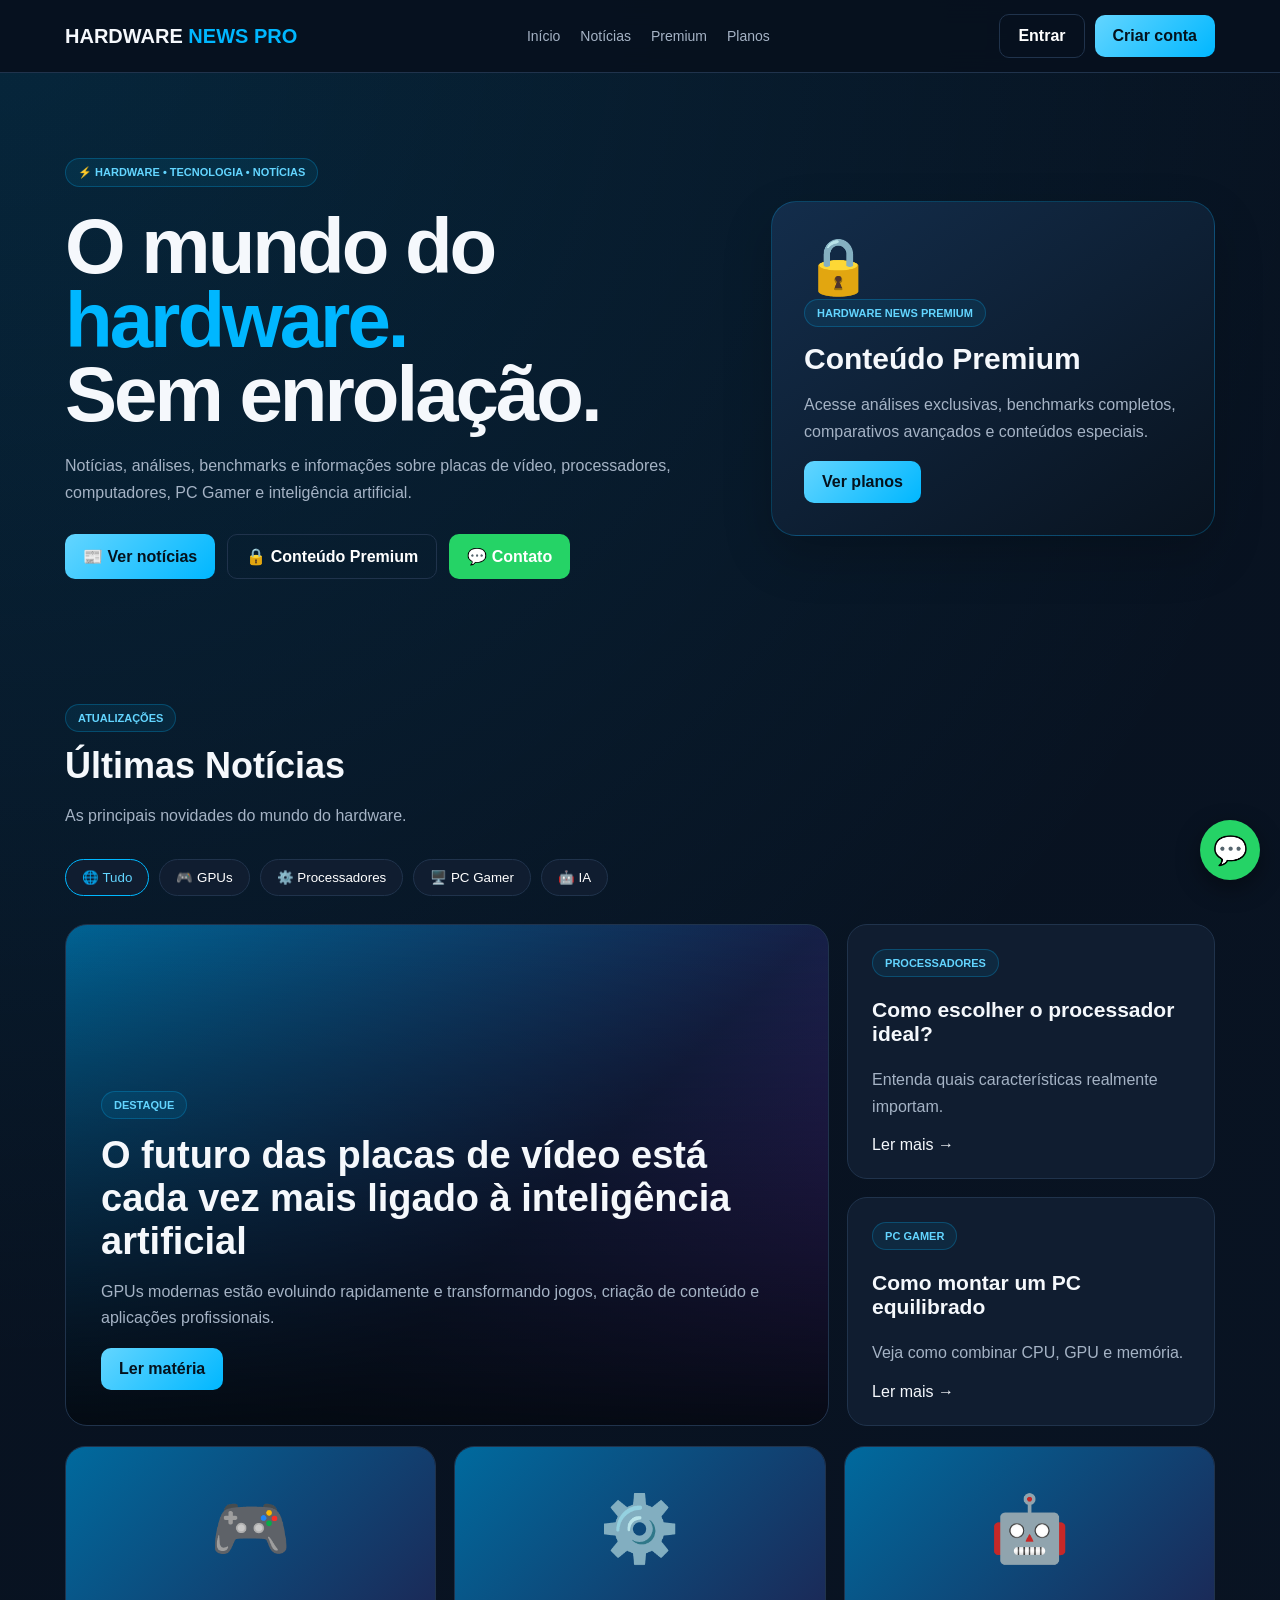
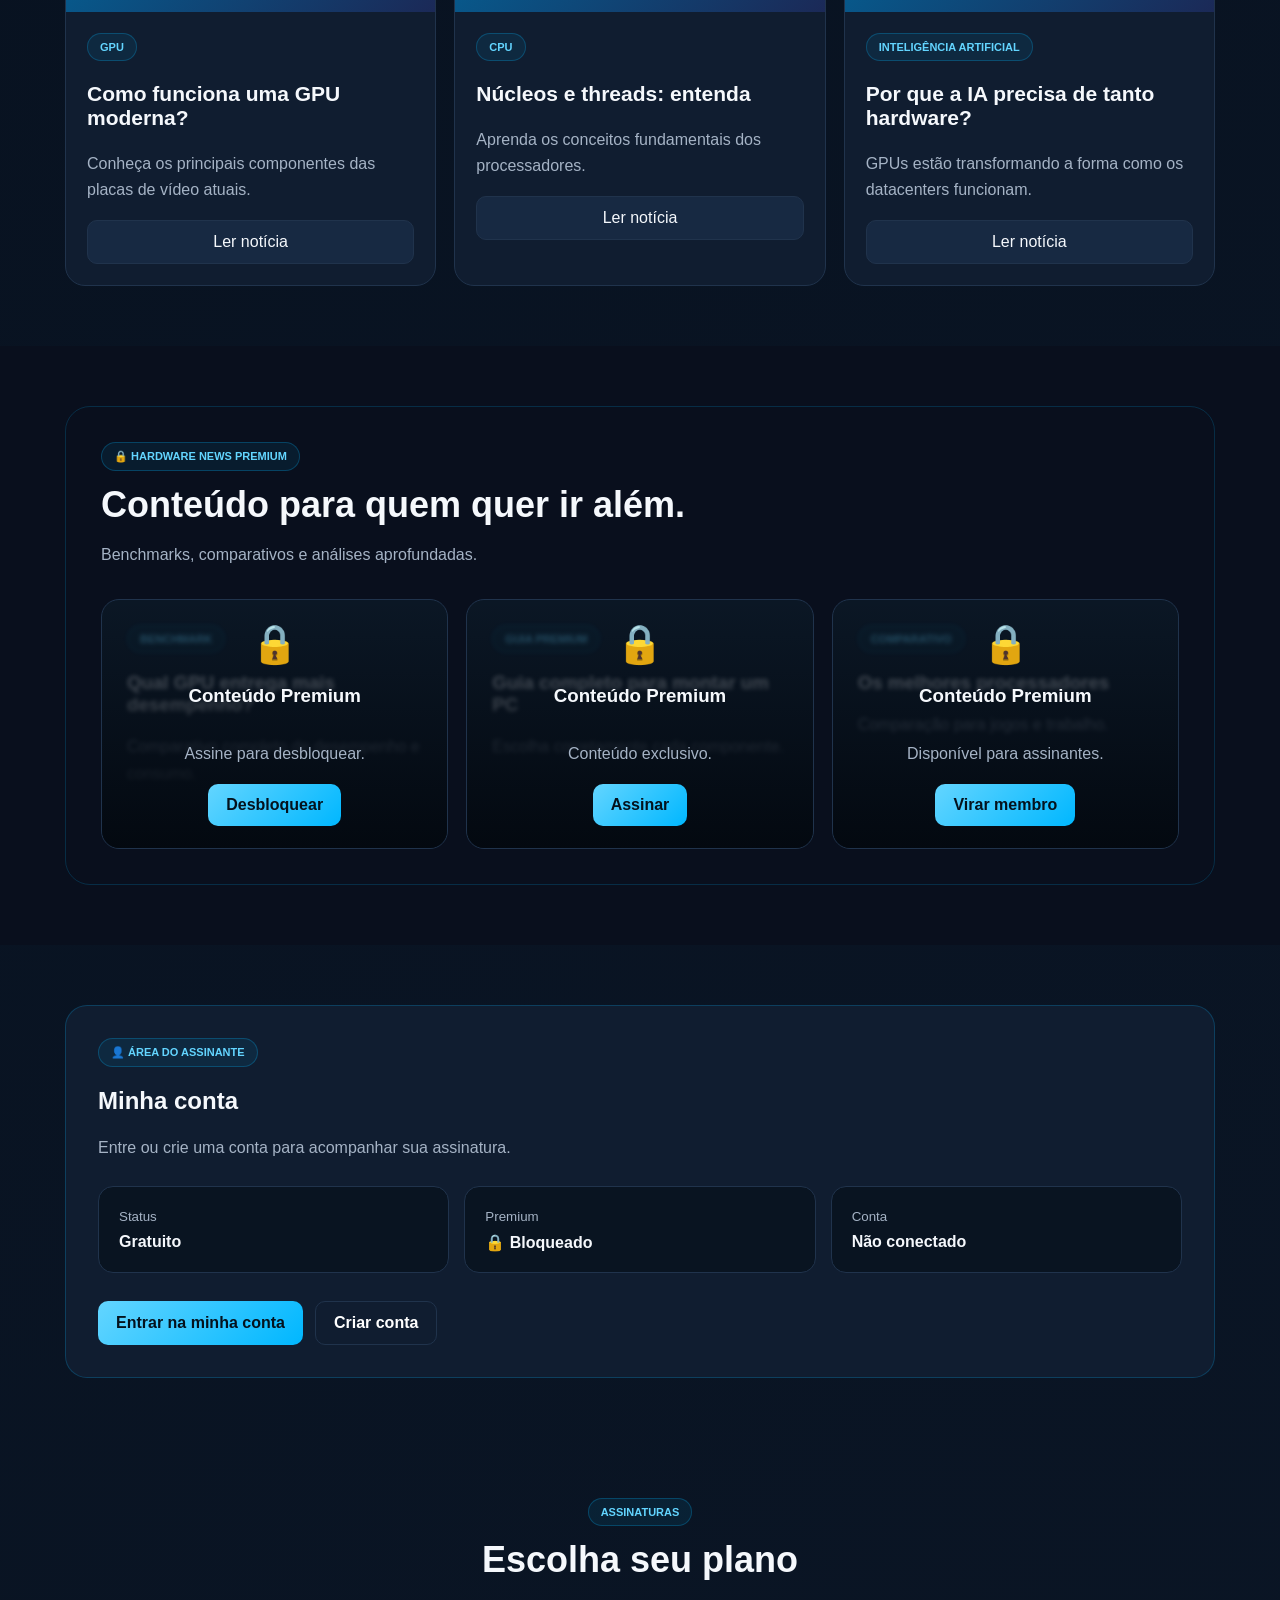
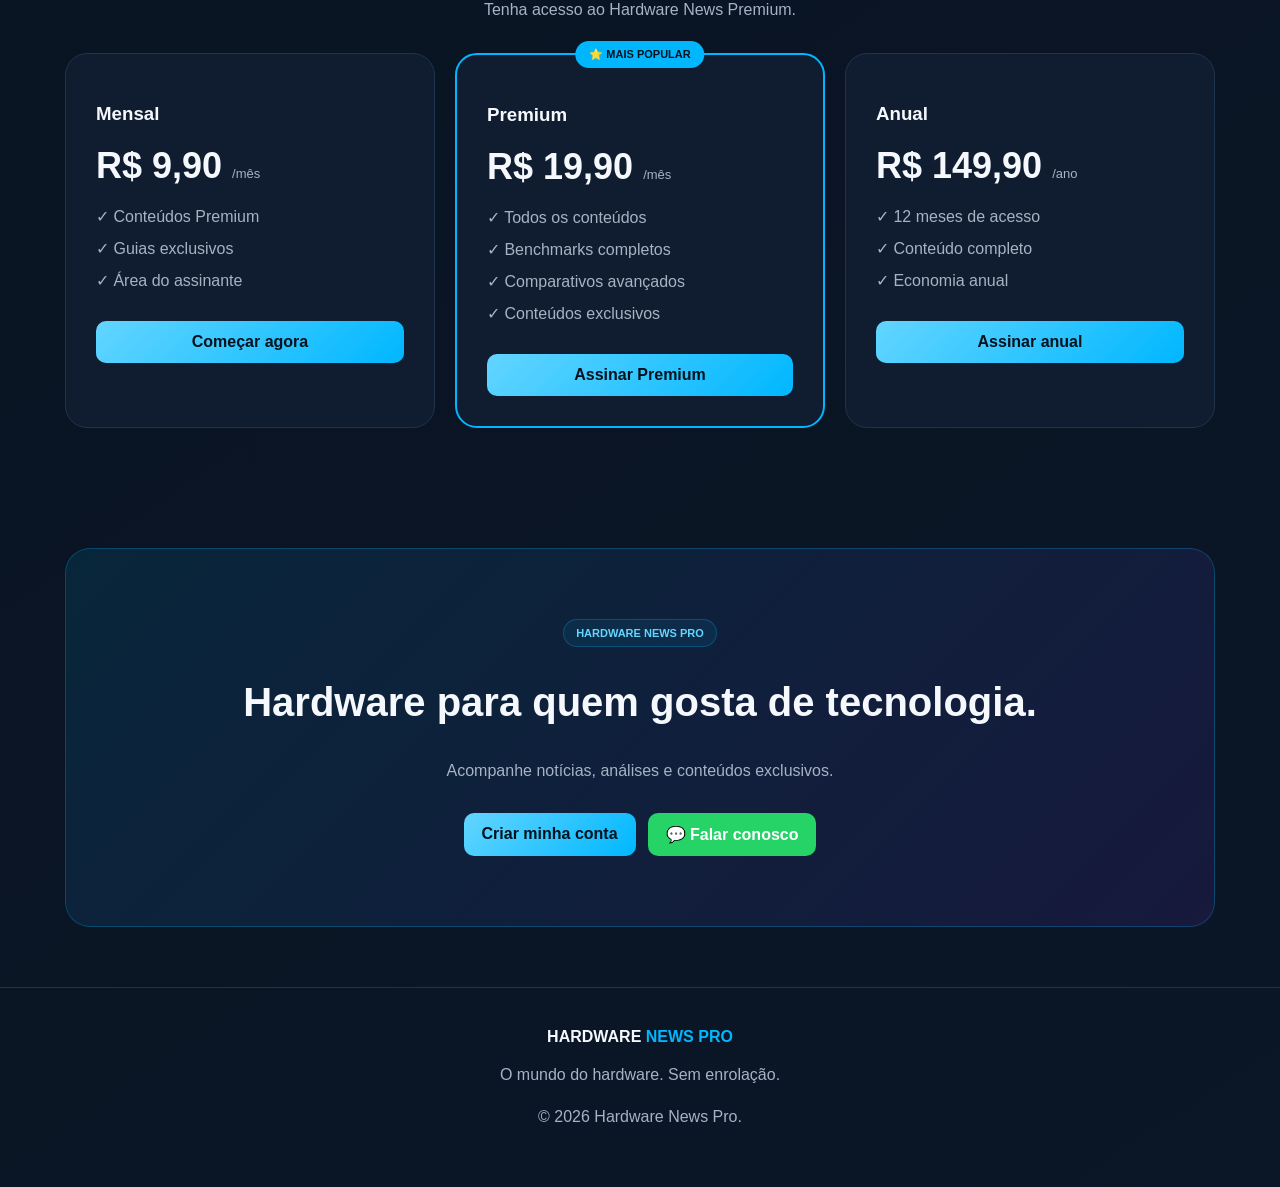
==== commit f6e43ad6: "Refactor Index.html for improved structure and styles Refactor HTML and CSS for improved readability" ====
--- a/Index.html
+++ b/Index.html
@@ -3,7 +3,6 @@
 <head>
 <meta charset="UTF-8">
 <meta name="viewport" content="width=device-width, initial-scale=1.0">
-
 <title>Hardware News Pro | Notícias sobre Hardware</title>
 
 <style>
@@ -16,6 +15,7 @@
   --text:#f5f8fc;
   --muted:#a5b3c5;
   --border:#20334c;
+  --green:#25D366;
 }
 
 *{box-sizing:border-box}
@@ -25,13 +25,15 @@
 body{
   margin:0;
   font-family:Arial,Helvetica,sans-serif;
+  color:var(--text);
   background:
-    radial-gradient(circle at top left,rgba(0,183,255,.12),transparent 28%),
+    radial-gradient(circle at top left,rgba(0,183,255,.13),transparent 30%),
     linear-gradient(145deg,var(--bg),var(--bg2));
-  color:var(--text);
 }
 
 a{text-decoration:none;color:inherit}
+
+button,input{font-family:inherit}
 
 .container{
   width:min(1150px,92%);
@@ -44,29 +46,31 @@
   position:sticky;
   top:0;
   z-index:100;
-  background:rgba(7,17,31,.95);
-  backdrop-filter:blur(15px);
+  background:rgba(7,17,31,.96);
+  backdrop-filter:blur(12px);
   border-bottom:1px solid var(--border);
 }
 
 nav{
-  height:70px;
+  min-height:72px;
   display:flex;
   align-items:center;
   justify-content:space-between;
-  gap:20px;
+  gap:18px;
 }
 
 .logo{
   font-size:20px;
   font-weight:900;
+  white-space:nowrap;
 }
 
 .logo span{color:var(--blue)}
 
 .links{
   display:flex;
-  gap:24px;
+  align-items:center;
+  gap:20px;
 }
 
 .links a{
@@ -74,4 +78,1441 @@
   font-size:14px;
 }
 
-.links a:hover
+.links a:hover{color:var(--blue)}
+
+.nav-user{
+  display:flex;
+  align-items:center;
+  gap:10px;
+}
+
+.btn{
+  display:inline-flex;
+  align-items:center;
+  justify-content:center;
+  gap:7px;
+  border:none;
+  cursor:pointer;
+  padding:12px 18px;
+  border-radius:10px;
+  background:linear-gradient(135deg,var(--blue2),var(--blue));
+  color:#04121d;
+  font-weight:800;
+  transition:.2s;
+}
+
+.btn:hover{transform:translateY(-2px)}
+
+.btn-outline{
+  background:transparent;
+  color:white;
+  border:1px solid var(--border);
+}
+
+.btn-green{
+  background:var(--green);
+  color:white;
+}
+
+.user-box{
+  display:none;
+  align-items:center;
+  gap:10px;
+}
+
+.user-name{
+  max-width:130px;
+  overflow:hidden;
+  text-overflow:ellipsis;
+  white-space:nowrap;
+  font-size:13px;
+  color:var(--blue2);
+  font-weight:bold;
+}
+
+/* HERO */
+
+.hero{padding:85px 0 65px}
+
+.hero-grid{
+  display:grid;
+  grid-template-columns:1.2fr .8fr;
+  gap:40px;
+  align-items:center;
+}
+
+.badge{
+  display:inline-block;
+  padding:7px 12px;
+  border-radius:25px;
+  background:rgba(0,183,255,.08);
+  border:1px solid rgba(0,183,255,.25);
+  color:var(--blue2);
+  font-size:11px;
+  font-weight:900;
+}
+
+h1{
+  margin:22px 0;
+  font-size:clamp(50px,7vw,78px);
+  line-height:.95;
+  letter-spacing:-3px;
+}
+
+h1 span{color:var(--blue)}
+
+p{
+  color:var(--muted);
+  line-height:1.65;
+}
+
+.hero-buttons{
+  display:flex;
+  flex-wrap:wrap;
+  gap:12px;
+  margin-top:28px;
+}
+
+.premium-box{
+  padding:32px;
+  border-radius:25px;
+  border:1px solid rgba(0,183,255,.25);
+  background:linear-gradient(145deg,#132d4b,#09131f);
+  box-shadow:0 20px 50px rgba(0,0,0,.2);
+}
+
+.premium-icon{font-size:55px}
+
+.premium-box h2{
+  font-size:30px;
+  margin:15px 0;
+}
+
+/* SECTIONS */
+
+section{padding:60px 0}
+
+.section-title{margin-bottom:30px}
+
+.section-title h2{
+  margin:13px 0;
+  font-size:36px;
+}
+
+.center{text-align:center}
+
+/* CATEGORIES */
+
+.categories{
+  display:flex;
+  gap:10px;
+  overflow-x:auto;
+  padding-bottom:8px;
+}
+
+.category{
+  flex:0 0 auto;
+  border:1px solid var(--border);
+  background:var(--card);
+  color:white;
+  padding:10px 16px;
+  border-radius:25px;
+  cursor:pointer;
+}
+
+.category.active,
+.category:hover{
+  border-color:var(--blue);
+  color:var(--blue2);
+}
+
+/* FEATURED */
+
+.featured{
+  display:grid;
+  grid-template-columns:1.35fr .65fr;
+  gap:18px;
+  margin-top:20px;
+}
+
+.main-news{
+  min-height:420px;
+  padding:35px;
+  display:flex;
+  align-items:flex-end;
+  border-radius:22px;
+  border:1px solid var(--border);
+  background:
+    linear-gradient(0deg,rgba(3,9,16,.96),rgba(3,9,16,.08)),
+    linear-gradient(135deg,#006a9e,#17224b 60%,#47217d);
+}
+
+.main-news h3{
+  font-size:38px;
+  margin:15px 0;
+}
+
+.side-news{
+  display:flex;
+  flex-direction:column;
+  gap:18px;
+}
+
+.side-card{
+  flex:1;
+  padding:24px;
+  border-radius:20px;
+  background:var(--card);
+  border:1px solid var(--border);
+}
+
+.side-card h3{font-size:21px}
+
+/* NEWS */
+
+.news-grid{
+  display:grid;
+  grid-template-columns:repeat(3,1fr);
+  gap:18px;
+  margin-top:20px;
+}
+
+.news-card{
+  overflow:hidden;
+  border-radius:20px;
+  background:var(--card);
+  border:1px solid var(--border);
+}
+
+.news-image{
+  height:165px;
+  display:flex;
+  align-items:center;
+  justify-content:center;
+  font-size:65px;
+  background:linear-gradient(135deg,#006a9e,#1b2957);
+}
+
+.news-content{padding:21px}
+
+.news-content h3{
+  font-size:21px;
+}
+
+.read{
+  display:block;
+  text-align:center;
+  margin-top:17px;
+  padding:12px;
+  border-radius:10px;
+  background:#172942;
+  border:1px solid var(--border);
+}
+
+/* ACCOUNT */
+
+.account-box{
+  padding:32px;
+  border-radius:22px;
+  background:var(--card);
+  border:1px solid rgba(0,183,255,.22);
+}
+
+.stats{
+  display:grid;
+  grid-template-columns:repeat(3,1fr);
+  gap:15px;
+  margin:25px 0;
+}
+
+.stat{
+  padding:20px;
+  border-radius:15px;
+  background:#091421;
+  border:1px solid var(--border);
+}
+
+.stat small{color:var(--muted)}
+
+.stat strong{
+  display:block;
+  margin-top:8px;
+}
+
+/* PREMIUM */
+
+.premium-section{
+  background:#090f1d;
+}
+
+.premium-wrap{
+  padding:35px;
+  border-radius:25px;
+  border:1px solid rgba(0,183,255,.18);
+}
+
+.premium-grid{
+  display:grid;
+  grid-template-columns:repeat(3,1fr);
+  gap:18px;
+}
+
+.lock-card{
+  position:relative;
+  min-height:250px;
+  overflow:hidden;
+  padding:25px;
+  border-radius:18px;
+  background:#0b1725;
+  border:1px solid var(--border);
+}
+
+.lock-content{
+  opacity:.35;
+  filter:blur(2px);
+}
+
+.lock-overlay{
+  position:absolute;
+  inset:0;
+  display:flex;
+  flex-direction:column;
+  align-items:center;
+  justify-content:center;
+  text-align:center;
+  background:linear-gradient(transparent,rgba(3,8,15,.95));
+}
+
+.lock{font-size:38px}
+
+/* PLANS */
+
+.plans{
+  display:grid;
+  grid-template-columns:repeat(3,1fr);
+  gap:20px;
+}
+
+.plan{
+  position:relative;
+  padding:30px;
+  border-radius:22px;
+  background:var(--card);
+  border:1px solid var(--border);
+}
+
+.plan.popular{
+  border:2px solid var(--blue);
+}
+
+.popular-label{
+  position:absolute;
+  top:-14px;
+  left:50%;
+  transform:translateX(-50%);
+  white-space:nowrap;
+  padding:7px 14px;
+  border-radius:25px;
+  background:var(--blue);
+  color:#04121d;
+  font-size:11px;
+  font-weight:900;
+}
+
+.price{
+  margin:20px 0;
+  font-size:36px;
+  font-weight:900;
+}
+
+.price span{
+  font-size:13px;
+  font-weight:normal;
+  color:var(--muted);
+}
+
+.plan ul{
+  list-style:none;
+  padding:0;
+}
+
+.plan li{
+  color:var(--muted);
+  margin:13px 0;
+}
+
+.plan .btn{
+  width:100%;
+  margin-top:15px;
+}
+
+/* CTA */
+
+.cta{
+  padding:70px 20px;
+  border-radius:25px;
+  text-align:center;
+  background:linear-gradient(135deg,#08263a,#17193d);
+  border:1px solid rgba(0,183,255,.25);
+}
+
+.cta h2{
+  font-size:40px;
+}
+
+/* WHATSAPP */
+
+.whatsapp-float{
+  position:fixed;
+  right:20px;
+  bottom:20px;
+  width:60px;
+  height:60px;
+  display:flex;
+  align-items:center;
+  justify-content:center;
+  border-radius:50%;
+  background:var(--green);
+  font-size:28px;
+  box-shadow:0 8px 25px rgba(0,0,0,.4);
+  z-index:200;
+}
+
+/* FOOTER */
+
+footer{
+  padding:40px 0;
+  text-align:center;
+  border-top:1px solid var(--border);
+}
+
+footer span{color:var(--blue)}
+
+/* MOBILE */
+
+@media(max-width:900px){
+
+  .hero-grid,
+  .featured{
+    grid-template-columns:1fr;
+  }
+
+  .side-news{
+    display:grid;
+    grid-template-columns:1fr 1fr;
+  }
+
+  .news-grid,
+  .premium-grid,
+  .plans{
+    grid-template-columns:1fr 1fr;
+  }
+
+  .stats{
+    grid-template-columns:1fr;
+  }
+
+}
+
+@media(max-width:650px){
+
+  nav{
+    min-height:65px;
+  }
+
+  .links{
+    display:none;
+  }
+
+  .user-name{
+    display:none;
+  }
+
+  .hero{
+    padding:55px 0;
+  }
+
+  h1{
+    font-size:52px;
+  }
+
+  .hero-buttons{
+    flex-direction:column;
+  }
+
+  .hero-buttons .btn{
+    width:100%;
+  }
+
+  .side-news{
+    display:flex;
+  }
+
+  .news-grid,
+  .premium-grid,
+  .plans{
+    grid-template-columns:1fr;
+  }
+
+  .main-news h3{
+    font-size:30px;
+  }
+
+  .main-news{
+    padding:25px;
+  }
+
+  .premium-wrap{
+    padding:22px;
+  }
+
+  .whatsapp-float{
+    width:55px;
+    height:55px;
+    right:15px;
+    bottom:15px;
+  }
+
+}
+
+</style>
+</head>
+
+<body>
+
+<header>
+<div class="container">
+
+<nav>
+
+<a href="index.html" class="logo">
+HARDWARE <span>NEWS PRO</span>
+</a>
+
+<div class="links">
+<a href="#inicio">Início</a>
+<a href="#noticias">Notícias</a>
+<a href="#premium">Premium</a>
+<a href="#planos">Planos</a>
+</div>
+
+<div class="nav-user" id="navGuest">
+
+<a href="login.html" class="btn btn-outline">
+Entrar
+</a>
+
+<a href="cadastro.html" class="btn">
+Criar conta
+</a>
+
+</div>
+
+<div class="user-box" id="navLogged">
+
+<span class="user-name" id="userName">
+Usuário
+</span>
+
+<button class="btn btn-outline" onclick="sair()">
+Sair
+</button>
+
+</div>
+
+</nav>
+
+</div>
+</header>
+
+<main>
+
+<section class="hero" id="inicio">
+
+<div class="container">
+
+<div class="hero-grid">
+
+<div>
+
+<span class="badge">
+⚡ HARDWARE • TECNOLOGIA • NOTÍCIAS
+</span>
+
+<h1>
+O mundo do<br>
+<span>hardware.</span><br>
+Sem enrolação.
+</h1>
+
+<p>
+Notícias, análises, benchmarks e informações sobre placas de vídeo,
+processadores, computadores, PC Gamer e inteligência artificial.
+</p>
+
+<div class="hero-buttons">
+
+<a href="#noticias" class="btn">
+📰 Ver notícias
+</a>
+
+<a href="#premium" class="btn btn-outline">
+🔒 Conteúdo Premium
+</a>
+
+<a
+href="https://wa.me/5561993730064"
+target="_blank"
+rel="noopener"
+class="btn btn-green"
+>
+💬 Contato
+</a>
+
+</div>
+
+</div>
+
+<div class="premium-box">
+
+<div class="premium-icon">
+🔒
+</div>
+
+<span class="badge">
+HARDWARE NEWS PREMIUM
+</span>
+
+<h2>
+Conteúdo Premium
+</h2>
+
+<p>
+Acesse análises exclusivas, benchmarks completos,
+comparativos avançados e conteúdos especiais.
+</p>
+
+<a href="#planos" class="btn">
+Ver planos
+</a>
+
+</div>
+
+</div>
+
+</div>
+
+</section>
+
+
+<section id="noticias">
+
+<div class="container">
+
+<div class="section-title">
+
+<span class="badge">
+ATUALIZAÇÕES
+</span>
+
+<h2>
+Últimas Notícias
+</h2>
+
+<p>
+As principais novidades do mundo do hardware.
+</p>
+
+</div>
+
+
+<div class="categories">
+
+<button class="category active">
+🌐 Tudo
+</button>
+
+<button class="category">
+🎮 GPUs
+</button>
+
+<button class="category">
+⚙️ Processadores
+</button>
+
+<button class="category">
+🖥️ PC Gamer
+</button>
+
+<button class="category">
+🤖 IA
+</button>
+
+</div>
+
+
+<div class="featured">
+
+<article class="main-news">
+
+<div>
+
+<span class="badge">
+DESTAQUE
+</span>
+
+<h3>
+O futuro das placas de vídeo está cada vez mais ligado à inteligência artificial
+</h3>
+
+<p>
+GPUs modernas estão evoluindo rapidamente e transformando jogos,
+criação de conteúdo e aplicações profissionais.
+</p>
+
+<a href="noticia.html" class="btn">
+Ler matéria
+</a>
+
+</div>
+
+</article>
+
+
+<div class="side-news">
+
+<article class="side-card">
+
+<span class="badge">
+PROCESSADORES
+</span>
+
+<h3>
+Como escolher o processador ideal?
+</h3>
+
+<p>
+Entenda quais características realmente importam.
+</p>
+
+<a href="noticia.html">
+Ler mais →
+</a>
+
+</article>
+
+
+<article class="side-card">
+
+<span class="badge">
+PC GAMER
+</span>
+
+<h3>
+Como montar um PC equilibrado
+</h3>
+
+<p>
+Veja como combinar CPU, GPU e memória.
+</p>
+
+<a href="noticia.html">
+Ler mais →
+</a>
+
+</article>
+
+</div>
+
+</div>
+
+
+<div class="news-grid">
+
+<article class="news-card">
+
+<div class="news-image">
+🎮
+</div>
+
+<div class="news-content">
+
+<span class="badge">
+GPU
+</span>
+
+<h3>
+Como funciona uma GPU moderna?
+</h3>
+
+<p>
+Conheça os principais componentes das placas de vídeo atuais.
+</p>
+
+<a href="noticia.html" class="read">
+Ler notícia
+</a>
+
+</div>
+
+</article>
+
+
+<article class="news-card">
+
+<div class="news-image">
+⚙️
+</div>
+
+<div class="news-content">
+
+<span class="badge">
+CPU
+</span>
+
+<h3>
+Núcleos e threads: entenda
+</h3>
+
+<p>
+Aprenda os conceitos fundamentais dos processadores.
+</p>
+
+<a href="noticia.html" class="read">
+Ler notícia
+</a>
+
+</div>
+
+</article>
+
+
+<article class="news-card">
+
+<div class="news-image">
+🤖
+</div>
+
+<div class="news-content">
+
+<span class="badge">
+INTELIGÊNCIA ARTIFICIAL
+</span>
+
+<h3>
+Por que a IA precisa de tanto hardware?
+</h3>
+
+<p>
+GPUs estão transformando a forma como os datacenters funcionam.
+</p>
+
+<a href="noticia.html" class="read">
+Ler notícia
+</a>
+
+</div>
+
+</article>
+
+</div>
+
+</div>
+
+</section>
+
+
+<section class="premium-section" id="premium">
+
+<div class="container">
+
+<div class="premium-wrap">
+
+<div class="section-title">
+
+<span class="badge">
+🔒 HARDWARE NEWS PREMIUM
+</span>
+
+<h2>
+Conteúdo para quem quer ir além.
+</h2>
+
+<p>
+Benchmarks, comparativos e análises aprofundadas.
+</p>
+
+</div>
+
+
+<div class="premium-grid">
+
+<div class="lock-card">
+
+<div class="lock-content">
+
+<span class="badge">
+BENCHMARK
+</span>
+
+<h3>
+Qual GPU entrega mais desempenho?
+</h3>
+
+<p>
+Comparativo completo de desempenho e consumo.
+</p>
+
+</div>
+
+<div class="lock-overlay">
+
+<div class="lock">
+🔒
+</div>
+
+<h3>
+Conteúdo Premium
+</h3>
+
+<p>
+Assine para desbloquear.
+</p>
+
+<a href="#planos" class="btn">
+Desbloquear
+</a>
+
+</div>
+
+</div>
+
+
+<div class="lock-card">
+
+<div class="lock-content">
+
+<span class="badge">
+GUIA PREMIUM
+</span>
+
+<h3>
+Guia completo para montar um PC
+</h3>
+
+<p>
+Escolha corretamente cada componente.
+</p>
+
+</div>
+
+<div class="lock-overlay">
+
+<div class="lock">
+🔒
+</div>
+
+<h3>
+Conteúdo Premium
+</h3>
+
+<p>
+Conteúdo exclusivo.
+</p>
+
+<a href="#planos" class="btn">
+Assinar
+</a>
+
+</div>
+
+</div>
+
+
+<div class="lock-card">
+
+<div class="lock-content">
+
+<span class="badge">
+COMPARATIVO
+</span>
+
+<h3>
+Os melhores processadores
+</h3>
+
+<p>
+Comparação para jogos e trabalho.
+</p>
+
+</div>
+
+<div class="lock-overlay">
+
+<div class="lock">
+🔒
+</div>
+
+<h3>
+Conteúdo Premium
+</h3>
+
+<p>
+Disponível para assinantes.
+</p>
+
+<a href="#planos" class="btn">
+Virar membro
+</a>
+
+</div>
+
+</div>
+
+</div>
+
+</div>
+
+</div>
+
+</section>
+
+
+<section>
+
+<div class="container">
+
+<div class="account-box">
+
+<span class="badge">
+👤 ÁREA DO ASSINANTE
+</span>
+
+<h2 id="accountTitle">
+Minha conta
+</h2>
+
+<p id="accountText">
+Entre ou crie uma conta para acompanhar sua assinatura.
+</p>
+
+
+<div class="stats">
+
+<div class="stat">
+
+<small>Status</small>
+
+<strong id="statusPlan">
+Gratuito
+</strong>
+
+</div>
+
+
+<div class="stat">
+
+<small>Premium</small>
+
+<strong id="statusPremium">
+🔒 Bloqueado
+</strong>
+
+</div>
+
+
+<div class="stat">
+
+<small>Conta</small>
+
+<strong id="statusAccount">
+Não conectado
+</strong>
+
+</div>
+
+</div>
+
+
+<div class="hero-buttons" id="accountButtons">
+
+<a href="login.html" class="btn">
+Entrar na minha conta
+</a>
+
+<a href="cadastro.html" class="btn btn-outline">
+Criar conta
+</a>
+
+</div>
+
+</div>
+
+</div>
+
+</section>
+
+
+<section id="planos">
+
+<div class="container">
+
+<div class="section-title center">
+
+<span class="badge">
+ASSINATURAS
+</span>
+
+<h2>
+Escolha seu plano
+</h2>
+
+<p>
+Tenha acesso ao Hardware News Premium.
+</p>
+
+</div>
+
+
+<div class="plans">
+
+
+<div class="plan">
+
+<h3>
+Mensal
+</h3>
+
+<div class="price">
+R$ 9,90
+<span>/mês</span>
+</div>
+
+<ul>
+
+<li>✓ Conteúdos Premium</li>
+
+<li>✓ Guias exclusivos</li>
+
+<li>✓ Área do assinante</li>
+
+</ul>
+
+<a
+class="btn"
+href="https://mpago.la/1afeBKt"
+target="_blank"
+rel="noopener"
+>
+
+Começar agora
+
+</a>
+
+</div>
+
+
+<div class="plan popular">
+
+<div class="popular-label">
+⭐ MAIS POPULAR
+</div>
+
+<h3>
+Premium
+</h3>
+
+<div class="price">
+R$ 19,90
+<span>/mês</span>
+</div>
+
+<ul>
+
+<li>✓ Todos os conteúdos</li>
+
+<li>✓ Benchmarks completos</li>
+
+<li>✓ Comparativos avançados</li>
+
+<li>✓ Conteúdos exclusivos</li>
+
+</ul>
+
+<a
+class="btn"
+href="https://mpago.la/2BEZAWZ"
+target="_blank"
+rel="noopener"
+>
+
+Assinar Premium
+
+</a>
+
+</div>
+
+
+<div class="plan">
+
+<h3>
+Anual
+</h3>
+
+<div class="price">
+R$ 149,90
+<span>/ano</span>
+</div>
+
+<ul>
+
+<li>✓ 12 meses de acesso</li>
+
+<li>✓ Conteúdo completo</li>
+
+<li>✓ Economia anual</li>
+
+</ul>
+
+<a
+class="btn"
+href="https://mpago.la/114ah8K"
+target="_blank"
+rel="noopener"
+>
+
+Assinar anual
+
+</a>
+
+</div>
+
+</div>
+
+</div>
+
+</section>
+
+
+<section>
+
+<div class="container">
+
+<div class="cta">
+
+<span class="badge">
+HARDWARE NEWS PRO
+</span>
+
+<h2>
+Hardware para quem gosta de tecnologia.
+</h2>
+
+<p>
+Acompanhe notícias, análises e conteúdos exclusivos.
+</p>
+
+<div class="hero-buttons"
+style="justify-content:center">
+
+<a href="cadastro.html" class="btn">
+Criar minha conta
+</a>
+
+<a
+href="https://wa.me/5561993730064"
+target="_blank"
+rel="noopener"
+class="btn btn-green"
+>
+
+💬 Falar conosco
+
+</a>
+
+</div>
+
+</div>
+
+</div>
+
+</section>
+
+</main>
+
+
+<footer>
+
+<div class="container">
+
+<strong>
+HARDWARE <span>NEWS PRO</span>
+</strong>
+
+<p>
+O mundo do hardware. Sem enrolação.
+</p>
+
+<p>
+© 2026 Hardware News Pro.
+</p>
+
+</div>
+
+</footer>
+
+
+<a
+href="https://wa.me/5561993730064"
+target="_blank"
+rel="noopener"
+class="whatsapp-float"
+aria-label="Contato WhatsApp"
+>
+
+💬
+
+</a>
+
+
+<script>
+
+/* CATEGORIAS */
+
+document
+.querySelectorAll(".category")
+.forEach(function(button){
+
+button.addEventListener("click",function(){
+
+document
+.querySelectorAll(".category")
+.forEach(function(item){
+
+item.classList.remove("active");
+
+});
+
+button.classList.add("active");
+
+});
+
+});
+
+
+/* USUÁRIO LOGADO */
+
+function carregarUsuario(){
+
+const dados =
+localStorage.getItem(
+"hardwareNewsUsuarioLogado"
+);
+
+if(!dados){
+return;
+}
+
+let usuario;
+
+try{
+
+usuario =
+JSON.parse(dados);
+
+}catch(error){
+
+localStorage.removeItem(
+"hardwareNewsUsuarioLogado"
+);
+
+return;
+
+}
+
+
+/* MENU */
+
+document
+.getElementById("navGuest")
+.style.display =
+"none";
+
+
+document
+.getElementById("navLogged")
+.style.display =
+"flex";
+
+
+document
+.getElementById("userName")
+.textContent =
+"👤 " + usuario.nome;
+
+
+/* CONTA */
+
+document
+.getElementById("accountTitle")
+.textContent =
+"Olá, " + usuario.nome + "!";
+
+
+document
+.getElementById("accountText")
+.textContent =
+"Você está conectado ao Hardware News Pro.";
+
+
+document
+.getElementById("statusPlan")
+.textContent =
+usuario.plano || "Gratuito";
+
+
+document
+.getElementById("statusPremium")
+.textContent =
+usuario.premium
+? "✅ Ativo"
+: "🔒 Bloqueado";
+
+
+document
+.getElementById("statusAccount")
+.textContent =
+"Conectado";
+
+
+document
+.getElementById("accountButtons")
+.innerHTML =
+
+'<button class="btn btn-outline" onclick="sair()">🚪 Sair da conta</button>';
+
+}
+
+
+/* SAIR */
+
+function sair(){
+
+localStorage.removeItem(
+"hardwareNewsUsuarioLogado"
+);
+
+window.location.href =
+"index.html";
+
+}
+
+
+/* INICIAR */
+
+carregarUsuario();
+
+</script>
+
+</body>
+</html>
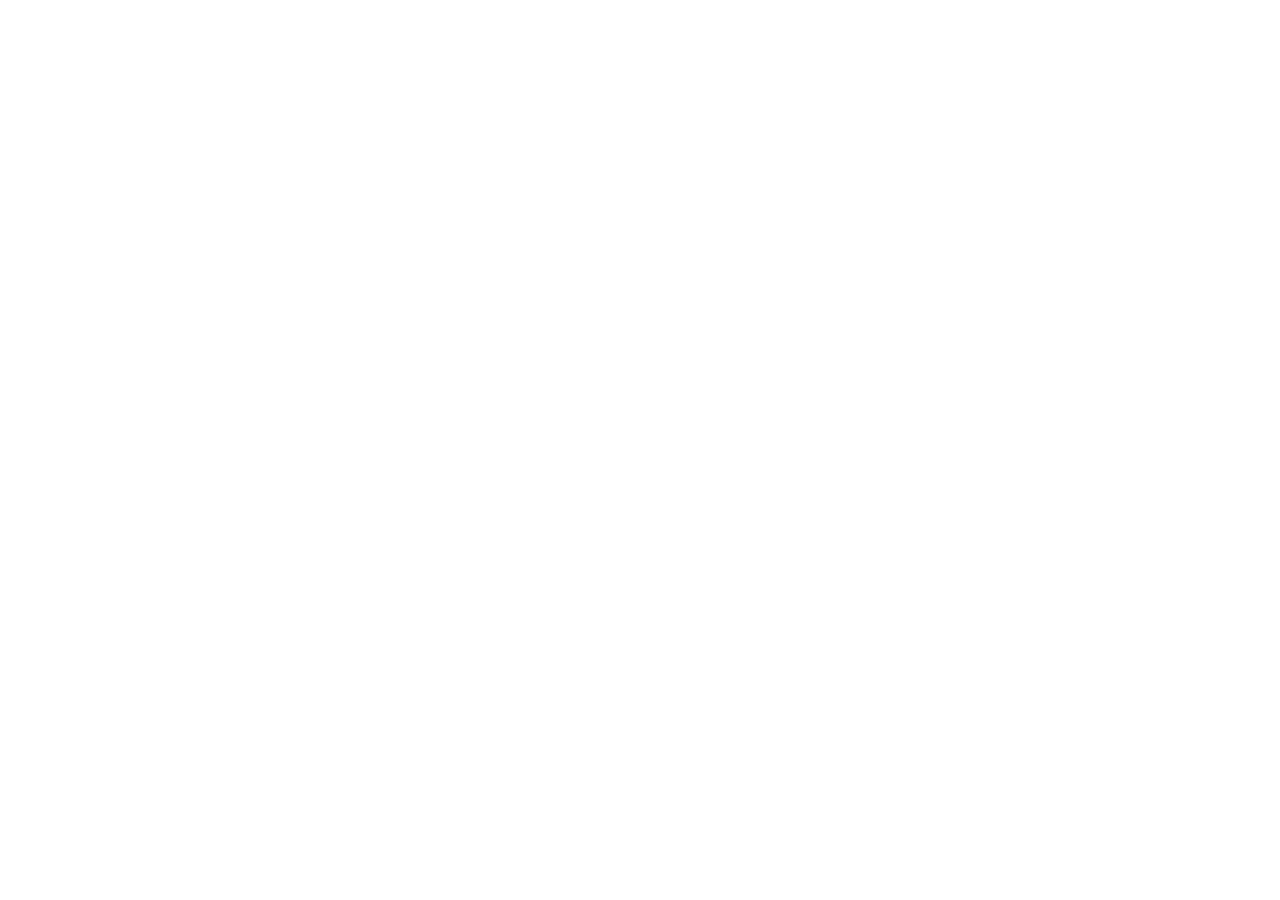
==== commit 49ba8d5b: "Clean up Index.html by removing unused styles Removed unused CSS styles and cleaned up the HTML stru" ====
--- a/Index.html
+++ b/Index.html
@@ -3,6 +3,7 @@
 <head>
 <meta charset="UTF-8">
 <meta name="viewport" content="width=device-width, initial-scale=1.0">
+
 <title>Hardware News Pro | Notícias sobre Hardware</title>
 
 <style>
@@ -32,7 +33,6 @@
 }
 
 a{text-decoration:none;color:inherit}
-
 button,input{font-family:inherit}
 
 .container{
@@ -92,1427 +92,4 @@
   justify-content:center;
   gap:7px;
   border:none;
-  cursor:pointer;
-  padding:12px 18px;
-  border-radius:10px;
-  background:linear-gradient(135deg,var(--blue2),var(--blue));
-  color:#04121d;
-  font-weight:800;
-  transition:.2s;
-}
-
-.btn:hover{transform:translateY(-2px)}
-
-.btn-outline{
-  background:transparent;
-  color:white;
-  border:1px solid var(--border);
-}
-
-.btn-green{
-  background:var(--green);
-  color:white;
-}
-
-.user-box{
-  display:none;
-  align-items:center;
-  gap:10px;
-}
-
-.user-name{
-  max-width:130px;
-  overflow:hidden;
-  text-overflow:ellipsis;
-  white-space:nowrap;
-  font-size:13px;
-  color:var(--blue2);
-  font-weight:bold;
-}
-
-/* HERO */
-
-.hero{padding:85px 0 65px}
-
-.hero-grid{
-  display:grid;
-  grid-template-columns:1.2fr .8fr;
-  gap:40px;
-  align-items:center;
-}
-
-.badge{
-  display:inline-block;
-  padding:7px 12px;
-  border-radius:25px;
-  background:rgba(0,183,255,.08);
-  border:1px solid rgba(0,183,255,.25);
-  color:var(--blue2);
-  font-size:11px;
-  font-weight:900;
-}
-
-h1{
-  margin:22px 0;
-  font-size:clamp(50px,7vw,78px);
-  line-height:.95;
-  letter-spacing:-3px;
-}
-
-h1 span{color:var(--blue)}
-
-p{
-  color:var(--muted);
-  line-height:1.65;
-}
-
-.hero-buttons{
-  display:flex;
-  flex-wrap:wrap;
-  gap:12px;
-  margin-top:28px;
-}
-
-.premium-box{
-  padding:32px;
-  border-radius:25px;
-  border:1px solid rgba(0,183,255,.25);
-  background:linear-gradient(145deg,#132d4b,#09131f);
-  box-shadow:0 20px 50px rgba(0,0,0,.2);
-}
-
-.premium-icon{font-size:55px}
-
-.premium-box h2{
-  font-size:30px;
-  margin:15px 0;
-}
-
-/* SECTIONS */
-
-section{padding:60px 0}
-
-.section-title{margin-bottom:30px}
-
-.section-title h2{
-  margin:13px 0;
-  font-size:36px;
-}
-
-.center{text-align:center}
-
-/* CATEGORIES */
-
-.categories{
-  display:flex;
-  gap:10px;
-  overflow-x:auto;
-  padding-bottom:8px;
-}
-
-.category{
-  flex:0 0 auto;
-  border:1px solid var(--border);
-  background:var(--card);
-  color:white;
-  padding:10px 16px;
-  border-radius:25px;
-  cursor:pointer;
-}
-
-.category.active,
-.category:hover{
-  border-color:var(--blue);
-  color:var(--blue2);
-}
-
-/* FEATURED */
-
-.featured{
-  display:grid;
-  grid-template-columns:1.35fr .65fr;
-  gap:18px;
-  margin-top:20px;
-}
-
-.main-news{
-  min-height:420px;
-  padding:35px;
-  display:flex;
-  align-items:flex-end;
-  border-radius:22px;
-  border:1px solid var(--border);
-  background:
-    linear-gradient(0deg,rgba(3,9,16,.96),rgba(3,9,16,.08)),
-    linear-gradient(135deg,#006a9e,#17224b 60%,#47217d);
-}
-
-.main-news h3{
-  font-size:38px;
-  margin:15px 0;
-}
-
-.side-news{
-  display:flex;
-  flex-direction:column;
-  gap:18px;
-}
-
-.side-card{
-  flex:1;
-  padding:24px;
-  border-radius:20px;
-  background:var(--card);
-  border:1px solid var(--border);
-}
-
-.side-card h3{font-size:21px}
-
-/* NEWS */
-
-.news-grid{
-  display:grid;
-  grid-template-columns:repeat(3,1fr);
-  gap:18px;
-  margin-top:20px;
-}
-
-.news-card{
-  overflow:hidden;
-  border-radius:20px;
-  background:var(--card);
-  border:1px solid var(--border);
-}
-
-.news-image{
-  height:165px;
-  display:flex;
-  align-items:center;
-  justify-content:center;
-  font-size:65px;
-  background:linear-gradient(135deg,#006a9e,#1b2957);
-}
-
-.news-content{padding:21px}
-
-.news-content h3{
-  font-size:21px;
-}
-
-.read{
-  display:block;
-  text-align:center;
-  margin-top:17px;
-  padding:12px;
-  border-radius:10px;
-  background:#172942;
-  border:1px solid var(--border);
-}
-
-/* ACCOUNT */
-
-.account-box{
-  padding:32px;
-  border-radius:22px;
-  background:var(--card);
-  border:1px solid rgba(0,183,255,.22);
-}
-
-.stats{
-  display:grid;
-  grid-template-columns:repeat(3,1fr);
-  gap:15px;
-  margin:25px 0;
-}
-
-.stat{
-  padding:20px;
-  border-radius:15px;
-  background:#091421;
-  border:1px solid var(--border);
-}
-
-.stat small{color:var(--muted)}
-
-.stat strong{
-  display:block;
-  margin-top:8px;
-}
-
-/* PREMIUM */
-
-.premium-section{
-  background:#090f1d;
-}
-
-.premium-wrap{
-  padding:35px;
-  border-radius:25px;
-  border:1px solid rgba(0,183,255,.18);
-}
-
-.premium-grid{
-  display:grid;
-  grid-template-columns:repeat(3,1fr);
-  gap:18px;
-}
-
-.lock-card{
-  position:relative;
-  min-height:250px;
-  overflow:hidden;
-  padding:25px;
-  border-radius:18px;
-  background:#0b1725;
-  border:1px solid var(--border);
-}
-
-.lock-content{
-  opacity:.35;
-  filter:blur(2px);
-}
-
-.lock-overlay{
-  position:absolute;
-  inset:0;
-  display:flex;
-  flex-direction:column;
-  align-items:center;
-  justify-content:center;
-  text-align:center;
-  background:linear-gradient(transparent,rgba(3,8,15,.95));
-}
-
-.lock{font-size:38px}
-
-/* PLANS */
-
-.plans{
-  display:grid;
-  grid-template-columns:repeat(3,1fr);
-  gap:20px;
-}
-
-.plan{
-  position:relative;
-  padding:30px;
-  border-radius:22px;
-  background:var(--card);
-  border:1px solid var(--border);
-}
-
-.plan.popular{
-  border:2px solid var(--blue);
-}
-
-.popular-label{
-  position:absolute;
-  top:-14px;
-  left:50%;
-  transform:translateX(-50%);
-  white-space:nowrap;
-  padding:7px 14px;
-  border-radius:25px;
-  background:var(--blue);
-  color:#04121d;
-  font-size:11px;
-  font-weight:900;
-}
-
-.price{
-  margin:20px 0;
-  font-size:36px;
-  font-weight:900;
-}
-
-.price span{
-  font-size:13px;
-  font-weight:normal;
-  color:var(--muted);
-}
-
-.plan ul{
-  list-style:none;
-  padding:0;
-}
-
-.plan li{
-  color:var(--muted);
-  margin:13px 0;
-}
-
-.plan .btn{
-  width:100%;
-  margin-top:15px;
-}
-
-/* CTA */
-
-.cta{
-  padding:70px 20px;
-  border-radius:25px;
-  text-align:center;
-  background:linear-gradient(135deg,#08263a,#17193d);
-  border:1px solid rgba(0,183,255,.25);
-}
-
-.cta h2{
-  font-size:40px;
-}
-
-/* WHATSAPP */
-
-.whatsapp-float{
-  position:fixed;
-  right:20px;
-  bottom:20px;
-  width:60px;
-  height:60px;
-  display:flex;
-  align-items:center;
-  justify-content:center;
-  border-radius:50%;
-  background:var(--green);
-  font-size:28px;
-  box-shadow:0 8px 25px rgba(0,0,0,.4);
-  z-index:200;
-}
-
-/* FOOTER */
-
-footer{
-  padding:40px 0;
-  text-align:center;
-  border-top:1px solid var(--border);
-}
-
-footer span{color:var(--blue)}
-
-/* MOBILE */
-
-@media(max-width:900px){
-
-  .hero-grid,
-  .featured{
-    grid-template-columns:1fr;
-  }
-
-  .side-news{
-    display:grid;
-    grid-template-columns:1fr 1fr;
-  }
-
-  .news-grid,
-  .premium-grid,
-  .plans{
-    grid-template-columns:1fr 1fr;
-  }
-
-  .stats{
-    grid-template-columns:1fr;
-  }
-
-}
-
-@media(max-width:650px){
-
-  nav{
-    min-height:65px;
-  }
-
-  .links{
-    display:none;
-  }
-
-  .user-name{
-    display:none;
-  }
-
-  .hero{
-    padding:55px 0;
-  }
-
-  h1{
-    font-size:52px;
-  }
-
-  .hero-buttons{
-    flex-direction:column;
-  }
-
-  .hero-buttons .btn{
-    width:100%;
-  }
-
-  .side-news{
-    display:flex;
-  }
-
-  .news-grid,
-  .premium-grid,
-  .plans{
-    grid-template-columns:1fr;
-  }
-
-  .main-news h3{
-    font-size:30px;
-  }
-
-  .main-news{
-    padding:25px;
-  }
-
-  .premium-wrap{
-    padding:22px;
-  }
-
-  .whatsapp-float{
-    width:55px;
-    height:55px;
-    right:15px;
-    bottom:15px;
-  }
-
-}
-
-</style>
-</head>
-
-<body>
-
-<header>
-<div class="container">
-
-<nav>
-
-<a href="index.html" class="logo">
-HARDWARE <span>NEWS PRO</span>
-</a>
-
-<div class="links">
-<a href="#inicio">Início</a>
-<a href="#noticias">Notícias</a>
-<a href="#premium">Premium</a>
-<a href="#planos">Planos</a>
-</div>
-
-<div class="nav-user" id="navGuest">
-
-<a href="login.html" class="btn btn-outline">
-Entrar
-</a>
-
-<a href="cadastro.html" class="btn">
-Criar conta
-</a>
-
-</div>
-
-<div class="user-box" id="navLogged">
-
-<span class="user-name" id="userName">
-Usuário
-</span>
-
-<button class="btn btn-outline" onclick="sair()">
-Sair
-</button>
-
-</div>
-
-</nav>
-
-</div>
-</header>
-
-<main>
-
-<section class="hero" id="inicio">
-
-<div class="container">
-
-<div class="hero-grid">
-
-<div>
-
-<span class="badge">
-⚡ HARDWARE • TECNOLOGIA • NOTÍCIAS
-</span>
-
-<h1>
-O mundo do<br>
-<span>hardware.</span><br>
-Sem enrolação.
-</h1>
-
-<p>
-Notícias, análises, benchmarks e informações sobre placas de vídeo,
-processadores, computadores, PC Gamer e inteligência artificial.
-</p>
-
-<div class="hero-buttons">
-
-<a href="#noticias" class="btn">
-📰 Ver notícias
-</a>
-
-<a href="#premium" class="btn btn-outline">
-🔒 Conteúdo Premium
-</a>
-
-<a
-href="https://wa.me/5561993730064"
-target="_blank"
-rel="noopener"
-class="btn btn-green"
->
-💬 Contato
-</a>
-
-</div>
-
-</div>
-
-<div class="premium-box">
-
-<div class="premium-icon">
-🔒
-</div>
-
-<span class="badge">
-HARDWARE NEWS PREMIUM
-</span>
-
-<h2>
-Conteúdo Premium
-</h2>
-
-<p>
-Acesse análises exclusivas, benchmarks completos,
-comparativos avançados e conteúdos especiais.
-</p>
-
-<a href="#planos" class="btn">
-Ver planos
-</a>
-
-</div>
-
-</div>
-
-</div>
-
-</section>
-
-
-<section id="noticias">
-
-<div class="container">
-
-<div class="section-title">
-
-<span class="badge">
-ATUALIZAÇÕES
-</span>
-
-<h2>
-Últimas Notícias
-</h2>
-
-<p>
-As principais novidades do mundo do hardware.
-</p>
-
-</div>
-
-
-<div class="categories">
-
-<button class="category active">
-🌐 Tudo
-</button>
-
-<button class="category">
-🎮 GPUs
-</button>
-
-<button class="category">
-⚙️ Processadores
-</button>
-
-<button class="category">
-🖥️ PC Gamer
-</button>
-
-<button class="category">
-🤖 IA
-</button>
-
-</div>
-
-
-<div class="featured">
-
-<article class="main-news">
-
-<div>
-
-<span class="badge">
-DESTAQUE
-</span>
-
-<h3>
-O futuro das placas de vídeo está cada vez mais ligado à inteligência artificial
-</h3>
-
-<p>
-GPUs modernas estão evoluindo rapidamente e transformando jogos,
-criação de conteúdo e aplicações profissionais.
-</p>
-
-<a href="noticia.html" class="btn">
-Ler matéria
-</a>
-
-</div>
-
-</article>
-
-
-<div class="side-news">
-
-<article class="side-card">
-
-<span class="badge">
-PROCESSADORES
-</span>
-
-<h3>
-Como escolher o processador ideal?
-</h3>
-
-<p>
-Entenda quais características realmente importam.
-</p>
-
-<a href="noticia.html">
-Ler mais →
-</a>
-
-</article>
-
-
-<article class="side-card">
-
-<span class="badge">
-PC GAMER
-</span>
-
-<h3>
-Como montar um PC equilibrado
-</h3>
-
-<p>
-Veja como combinar CPU, GPU e memória.
-</p>
-
-<a href="noticia.html">
-Ler mais →
-</a>
-
-</article>
-
-</div>
-
-</div>
-
-
-<div class="news-grid">
-
-<article class="news-card">
-
-<div class="news-image">
-🎮
-</div>
-
-<div class="news-content">
-
-<span class="badge">
-GPU
-</span>
-
-<h3>
-Como funciona uma GPU moderna?
-</h3>
-
-<p>
-Conheça os principais componentes das placas de vídeo atuais.
-</p>
-
-<a href="noticia.html" class="read">
-Ler notícia
-</a>
-
-</div>
-
-</article>
-
-
-<article class="news-card">
-
-<div class="news-image">
-⚙️
-</div>
-
-<div class="news-content">
-
-<span class="badge">
-CPU
-</span>
-
-<h3>
-Núcleos e threads: entenda
-</h3>
-
-<p>
-Aprenda os conceitos fundamentais dos processadores.
-</p>
-
-<a href="noticia.html" class="read">
-Ler notícia
-</a>
-
-</div>
-
-</article>
-
-
-<article class="news-card">
-
-<div class="news-image">
-🤖
-</div>
-
-<div class="news-content">
-
-<span class="badge">
-INTELIGÊNCIA ARTIFICIAL
-</span>
-
-<h3>
-Por que a IA precisa de tanto hardware?
-</h3>
-
-<p>
-GPUs estão transformando a forma como os datacenters funcionam.
-</p>
-
-<a href="noticia.html" class="read">
-Ler notícia
-</a>
-
-</div>
-
-</article>
-
-</div>
-
-</div>
-
-</section>
-
-
-<section class="premium-section" id="premium">
-
-<div class="container">
-
-<div class="premium-wrap">
-
-<div class="section-title">
-
-<span class="badge">
-🔒 HARDWARE NEWS PREMIUM
-</span>
-
-<h2>
-Conteúdo para quem quer ir além.
-</h2>
-
-<p>
-Benchmarks, comparativos e análises aprofundadas.
-</p>
-
-</div>
-
-
-<div class="premium-grid">
-
-<div class="lock-card">
-
-<div class="lock-content">
-
-<span class="badge">
-BENCHMARK
-</span>
-
-<h3>
-Qual GPU entrega mais desempenho?
-</h3>
-
-<p>
-Comparativo completo de desempenho e consumo.
-</p>
-
-</div>
-
-<div class="lock-overlay">
-
-<div class="lock">
-🔒
-</div>
-
-<h3>
-Conteúdo Premium
-</h3>
-
-<p>
-Assine para desbloquear.
-</p>
-
-<a href="#planos" class="btn">
-Desbloquear
-</a>
-
-</div>
-
-</div>
-
-
-<div class="lock-card">
-
-<div class="lock-content">
-
-<span class="badge">
-GUIA PREMIUM
-</span>
-
-<h3>
-Guia completo para montar um PC
-</h3>
-
-<p>
-Escolha corretamente cada componente.
-</p>
-
-</div>
-
-<div class="lock-overlay">
-
-<div class="lock">
-🔒
-</div>
-
-<h3>
-Conteúdo Premium
-</h3>
-
-<p>
-Conteúdo exclusivo.
-</p>
-
-<a href="#planos" class="btn">
-Assinar
-</a>
-
-</div>
-
-</div>
-
-
-<div class="lock-card">
-
-<div class="lock-content">
-
-<span class="badge">
-COMPARATIVO
-</span>
-
-<h3>
-Os melhores processadores
-</h3>
-
-<p>
-Comparação para jogos e trabalho.
-</p>
-
-</div>
-
-<div class="lock-overlay">
-
-<div class="lock">
-🔒
-</div>
-
-<h3>
-Conteúdo Premium
-</h3>
-
-<p>
-Disponível para assinantes.
-</p>
-
-<a href="#planos" class="btn">
-Virar membro
-</a>
-
-</div>
-
-</div>
-
-</div>
-
-</div>
-
-</div>
-
-</section>
-
-
-<section>
-
-<div class="container">
-
-<div class="account-box">
-
-<span class="badge">
-👤 ÁREA DO ASSINANTE
-</span>
-
-<h2 id="accountTitle">
-Minha conta
-</h2>
-
-<p id="accountText">
-Entre ou crie uma conta para acompanhar sua assinatura.
-</p>
-
-
-<div class="stats">
-
-<div class="stat">
-
-<small>Status</small>
-
-<strong id="statusPlan">
-Gratuito
-</strong>
-
-</div>
-
-
-<div class="stat">
-
-<small>Premium</small>
-
-<strong id="statusPremium">
-🔒 Bloqueado
-</strong>
-
-</div>
-
-
-<div class="stat">
-
-<small>Conta</small>
-
-<strong id="statusAccount">
-Não conectado
-</strong>
-
-</div>
-
-</div>
-
-
-<div class="hero-buttons" id="accountButtons">
-
-<a href="login.html" class="btn">
-Entrar na minha conta
-</a>
-
-<a href="cadastro.html" class="btn btn-outline">
-Criar conta
-</a>
-
-</div>
-
-</div>
-
-</div>
-
-</section>
-
-
-<section id="planos">
-
-<div class="container">
-
-<div class="section-title center">
-
-<span class="badge">
-ASSINATURAS
-</span>
-
-<h2>
-Escolha seu plano
-</h2>
-
-<p>
-Tenha acesso ao Hardware News Premium.
-</p>
-
-</div>
-
-
-<div class="plans">
-
-
-<div class="plan">
-
-<h3>
-Mensal
-</h3>
-
-<div class="price">
-R$ 9,90
-<span>/mês</span>
-</div>
-
-<ul>
-
-<li>✓ Conteúdos Premium</li>
-
-<li>✓ Guias exclusivos</li>
-
-<li>✓ Área do assinante</li>
-
-</ul>
-
-<a
-class="btn"
-href="https://mpago.la/1afeBKt"
-target="_blank"
-rel="noopener"
->
-
-Começar agora
-
-</a>
-
-</div>
-
-
-<div class="plan popular">
-
-<div class="popular-label">
-⭐ MAIS POPULAR
-</div>
-
-<h3>
-Premium
-</h3>
-
-<div class="price">
-R$ 19,90
-<span>/mês</span>
-</div>
-
-<ul>
-
-<li>✓ Todos os conteúdos</li>
-
-<li>✓ Benchmarks completos</li>
-
-<li>✓ Comparativos avançados</li>
-
-<li>✓ Conteúdos exclusivos</li>
-
-</ul>
-
-<a
-class="btn"
-href="https://mpago.la/2BEZAWZ"
-target="_blank"
-rel="noopener"
->
-
-Assinar Premium
-
-</a>
-
-</div>
-
-
-<div class="plan">
-
-<h3>
-Anual
-</h3>
-
-<div class="price">
-R$ 149,90
-<span>/ano</span>
-</div>
-
-<ul>
-
-<li>✓ 12 meses de acesso</li>
-
-<li>✓ Conteúdo completo</li>
-
-<li>✓ Economia anual</li>
-
-</ul>
-
-<a
-class="btn"
-href="https://mpago.la/114ah8K"
-target="_blank"
-rel="noopener"
->
-
-Assinar anual
-
-</a>
-
-</div>
-
-</div>
-
-</div>
-
-</section>
-
-
-<section>
-
-<div class="container">
-
-<div class="cta">
-
-<span class="badge">
-HARDWARE NEWS PRO
-</span>
-
-<h2>
-Hardware para quem gosta de tecnologia.
-</h2>
-
-<p>
-Acompanhe notícias, análises e conteúdos exclusivos.
-</p>
-
-<div class="hero-buttons"
-style="justify-content:center">
-
-<a href="cadastro.html" class="btn">
-Criar minha conta
-</a>
-
-<a
-href="https://wa.me/5561993730064"
-target="_blank"
-rel="noopener"
-class="btn btn-green"
->
-
-💬 Falar conosco
-
-</a>
-
-</div>
-
-</div>
-
-</div>
-
-</section>
-
-</main>
-
-
-<footer>
-
-<div class="container">
-
-<strong>
-HARDWARE <span>NEWS PRO</span>
-</strong>
-
-<p>
-O mundo do hardware. Sem enrolação.
-</p>
-
-<p>
-© 2026 Hardware News Pro.
-</p>
-
-</div>
-
-</footer>
-
-
-<a
-href="https://wa.me/5561993730064"
-target="_blank"
-rel="noopener"
-class="whatsapp-float"
-aria-label="Contato WhatsApp"
->
-
-💬
-
-</a>
-
-
-<script>
-
-/* CATEGORIAS */
-
-document
-.querySelectorAll(".category")
-.forEach(function(button){
-
-button.addEventListener("click",function(){
-
-document
-.querySelectorAll(".category")
-.forEach(function(item){
-
-item.classList.remove("active");
-
-});
-
-button.classList.add("active");
-
-});
-
-});
-
-
-/* USUÁRIO LOGADO */
-
-function carregarUsuario(){
-
-const dados =
-localStorage.getItem(
-"hardwareNewsUsuarioLogado"
-);
-
-if(!dados){
-return;
-}
-
-let usuario;
-
-try{
-
-usuario =
-JSON.parse(dados);
-
-}catch(error){
-
-localStorage.removeItem(
-"hardwareNewsUsuarioLogado"
-);
-
-return;
-
-}
-
-
-/* MENU */
-
-document
-.getElementById("navGuest")
-.style.display =
-"none";
-
-
-document
-.getElementById("navLogged")
-.style.display =
-"flex";
-
-
-document
-.getElementById("userName")
-.textContent =
-"👤 " + usuario.nome;
-
-
-/* CONTA */
-
-document
-.getElementById("accountTitle")
-.textContent =
-"Olá, " + usuario.nome + "!";
-
-
-document
-.getElementById("accountText")
-.textContent =
-"Você está conectado ao Hardware News Pro.";
-
-
-document
-.getElementById("statusPlan")
-.textContent =
-usuario.plano || "Gratuito";
-
-
-document
-.getElementById("statusPremium")
-.textContent =
-usuario.premium
-? "✅ Ativo"
-: "🔒 Bloqueado";
-
-
-document
-.getElementById("statusAccount")
-.textContent =
-"Conectado";
-
-
-document
-.getElementById("accountButtons")
-.innerHTML =
-
-'<button class="btn btn-outline" onclick="sair()">🚪 Sair da conta</button>';
-
-}
-
-
-/* SAIR */
-
-function sair(){
-
-localStorage.removeItem(
-"hardwareNewsUsuarioLogado"
-);
-
-window.location.href =
-"index.html";
-
-}
-
-
-/* INICIAR */
-
-carregarUsuario();
-
-</script>
-
-</body>
-</html>
+  cursor
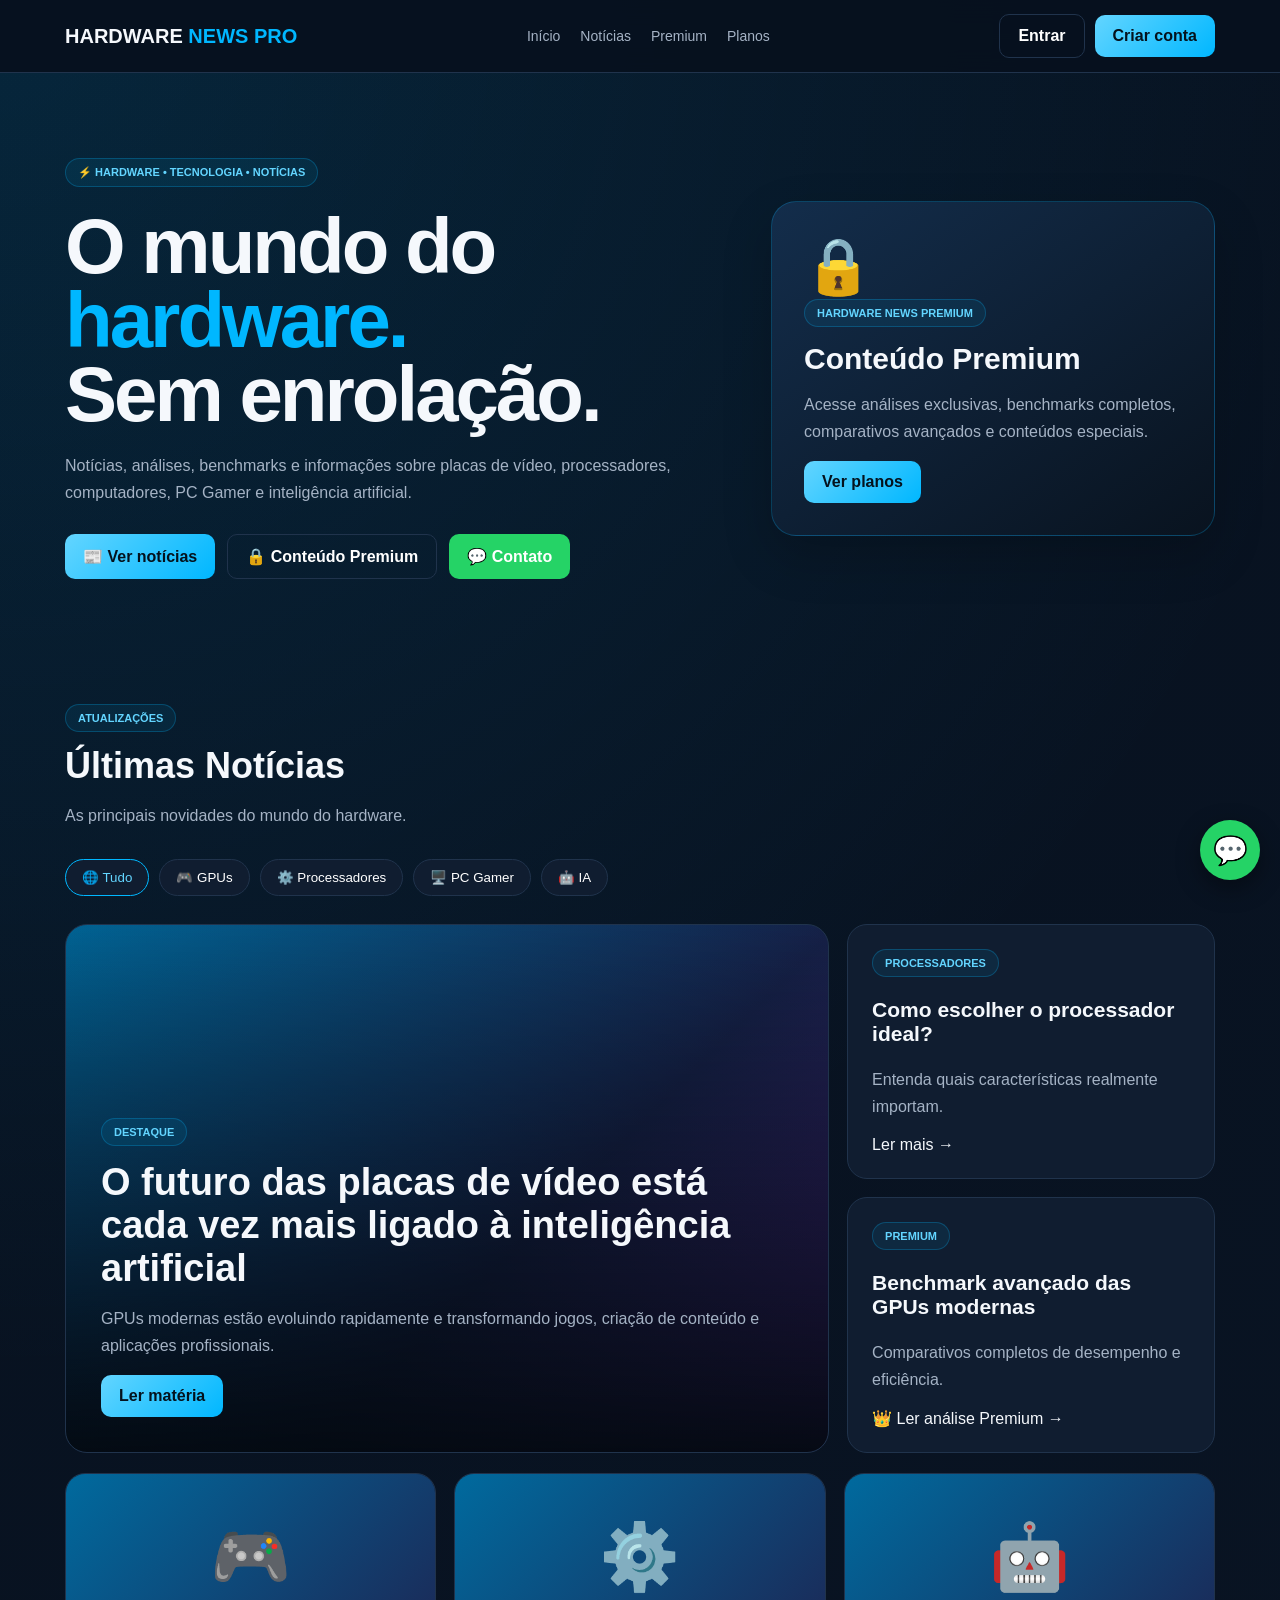
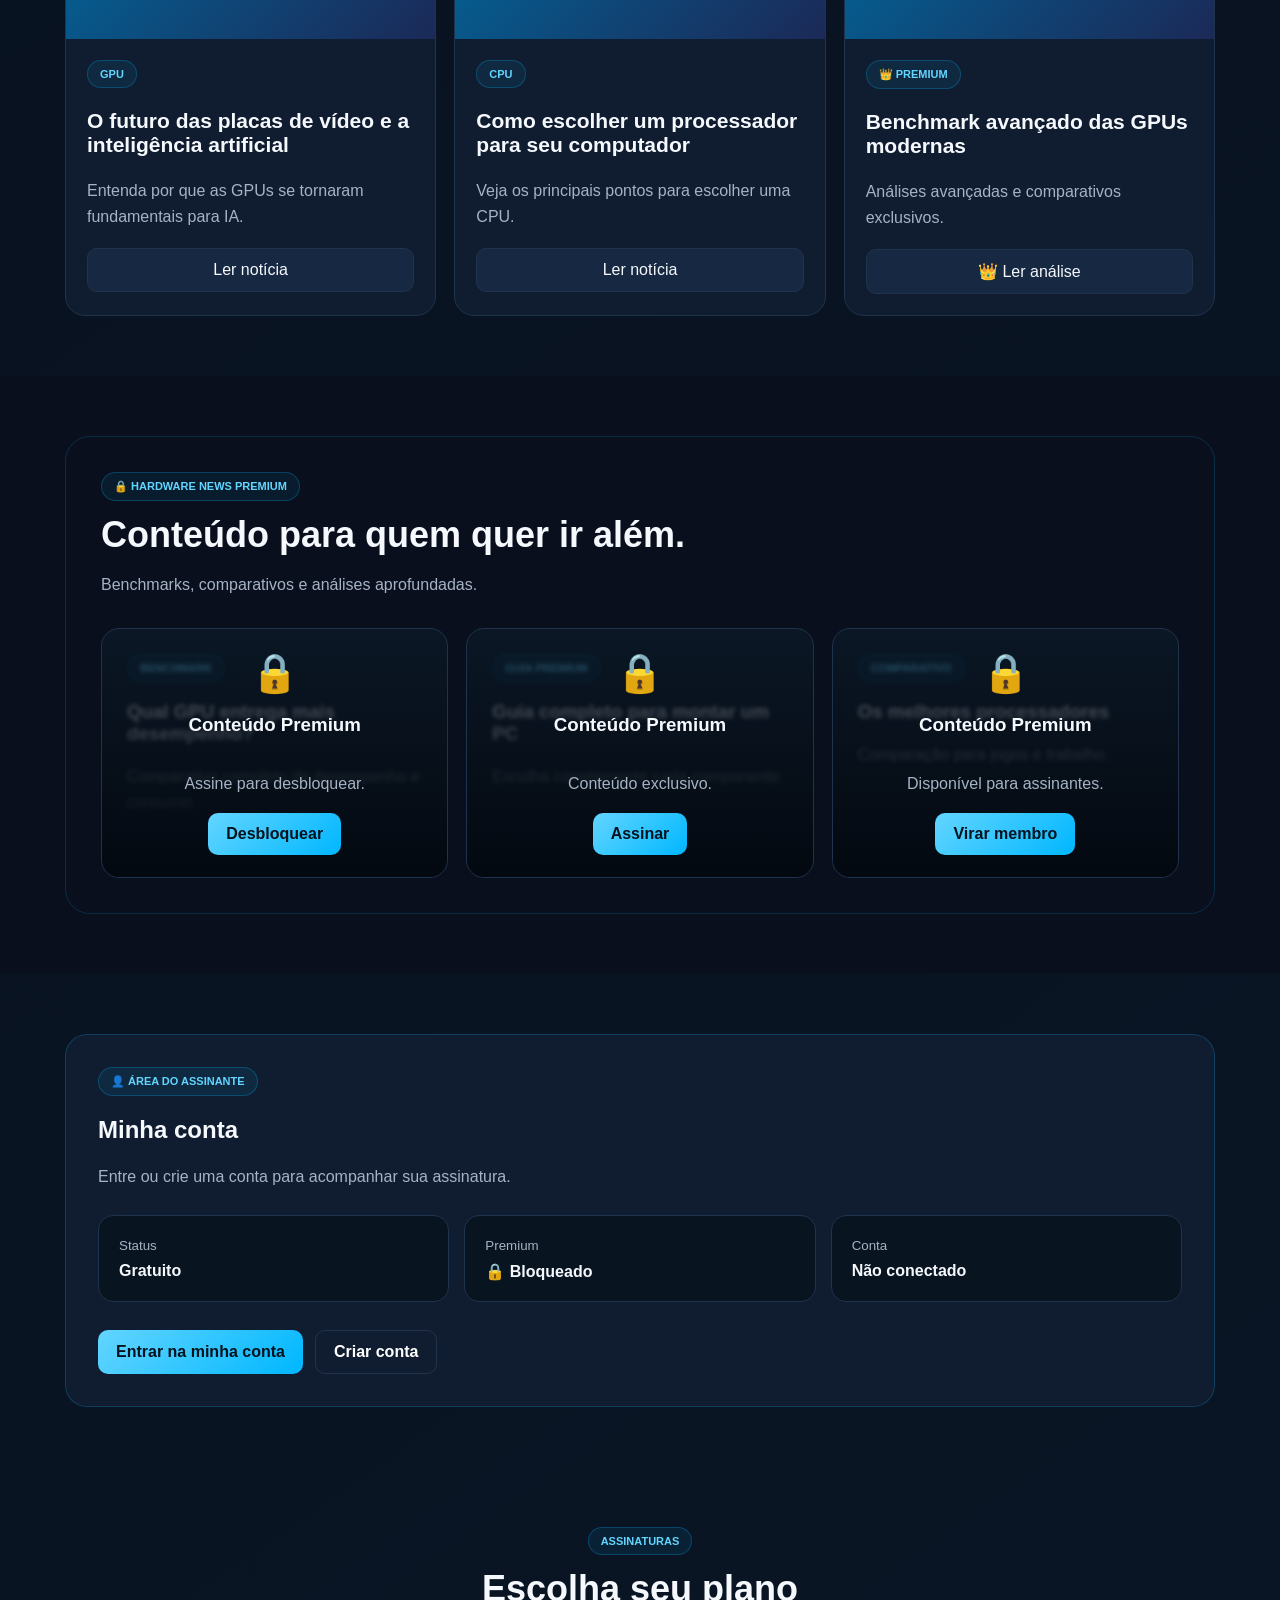
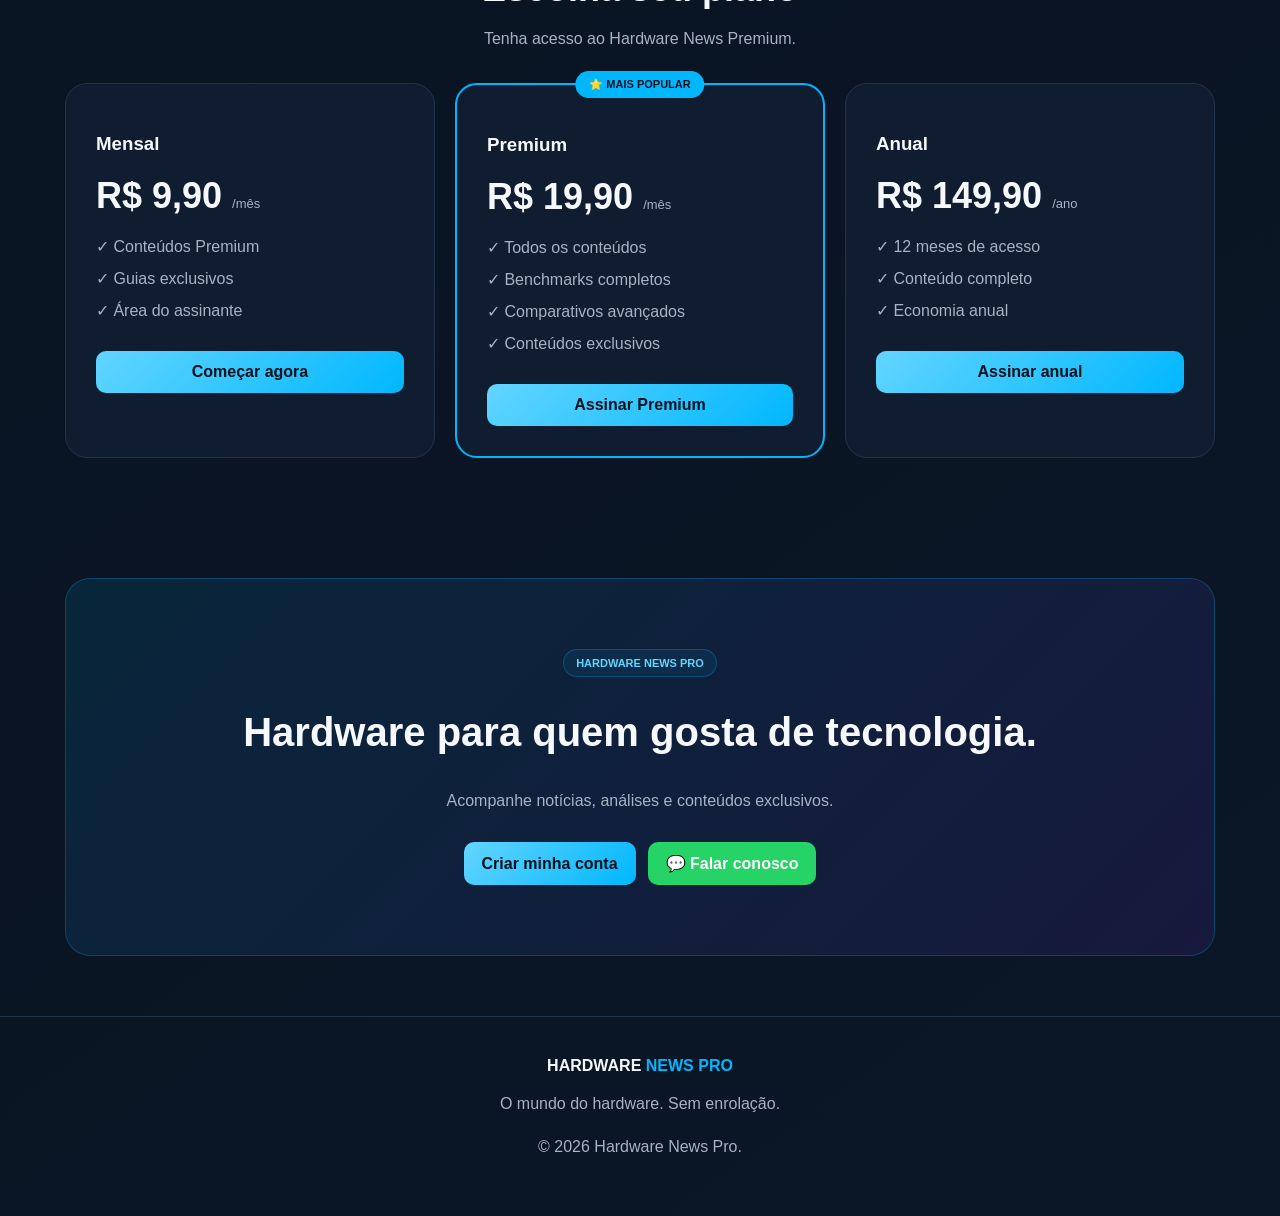
==== commit cb32b94e: "Enhance button styles and layout in Index.html Added styles for buttons and layout adjustments." ====
--- a/Index.html
+++ b/Index.html
@@ -92,4 +92,1421 @@
   justify-content:center;
   gap:7px;
   border:none;
-  cursor
+  cursor:pointer;
+  padding:12px 18px;
+  border-radius:10px;
+  background:linear-gradient(135deg,var(--blue2),var(--blue));
+  color:#04121d;
+  font-weight:800;
+  transition:.2s;
+}
+
+.btn:hover{transform:translateY(-2px)}
+
+.btn-outline{
+  background:transparent;
+  color:white;
+  border:1px solid var(--border);
+}
+
+.btn-green{
+  background:var(--green);
+  color:white;
+}
+
+.user-box{
+  display:none;
+  align-items:center;
+  gap:10px;
+}
+
+.user-name{
+  max-width:150px;
+  overflow:hidden;
+  text-overflow:ellipsis;
+  white-space:nowrap;
+  font-size:13px;
+  color:var(--blue2);
+  font-weight:bold;
+}
+
+/* HERO */
+
+.hero{padding:85px 0 65px}
+
+.hero-grid{
+  display:grid;
+  grid-template-columns:1.2fr .8fr;
+  gap:40px;
+  align-items:center;
+}
+
+.badge{
+  display:inline-block;
+  padding:7px 12px;
+  border-radius:25px;
+  background:rgba(0,183,255,.08);
+  border:1px solid rgba(0,183,255,.25);
+  color:var(--blue2);
+  font-size:11px;
+  font-weight:900;
+}
+
+h1{
+  margin:22px 0;
+  font-size:clamp(50px,7vw,78px);
+  line-height:.95;
+  letter-spacing:-3px;
+}
+
+h1 span{color:var(--blue)}
+
+p{
+  color:var(--muted);
+  line-height:1.65;
+}
+
+.hero-buttons{
+  display:flex;
+  flex-wrap:wrap;
+  gap:12px;
+  margin-top:28px;
+}
+
+.premium-box{
+  padding:32px;
+  border-radius:25px;
+  border:1px solid rgba(0,183,255,.25);
+  background:linear-gradient(145deg,#132d4b,#09131f);
+  box-shadow:0 20px 50px rgba(0,0,0,.2);
+}
+
+.premium-icon{font-size:55px}
+
+.premium-box h2{
+  font-size:30px;
+  margin:15px 0;
+}
+
+/* SECTIONS */
+
+section{padding:60px 0}
+
+.section-title{margin-bottom:30px}
+
+.section-title h2{
+  margin:13px 0;
+  font-size:36px;
+}
+
+.center{text-align:center}
+
+/* CATEGORIES */
+
+.categories{
+  display:flex;
+  gap:10px;
+  overflow-x:auto;
+  padding-bottom:8px;
+}
+
+.category{
+  flex:0 0 auto;
+  border:1px solid var(--border);
+  background:var(--card);
+  color:white;
+  padding:10px 16px;
+  border-radius:25px;
+  cursor:pointer;
+}
+
+.category.active,
+.category:hover{
+  border-color:var(--blue);
+  color:var(--blue2);
+}
+
+/* FEATURED */
+
+.featured{
+  display:grid;
+  grid-template-columns:1.35fr .65fr;
+  gap:18px;
+  margin-top:20px;
+}
+
+.main-news{
+  min-height:420px;
+  padding:35px;
+  display:flex;
+  align-items:flex-end;
+  border-radius:22px;
+  border:1px solid var(--border);
+  background:
+    linear-gradient(0deg,rgba(3,9,16,.96),rgba(3,9,16,.08)),
+    linear-gradient(135deg,#006a9e,#17224b 60%,#47217d);
+}
+
+.main-news h3{
+  font-size:38px;
+  margin:15px 0;
+}
+
+.side-news{
+  display:flex;
+  flex-direction:column;
+  gap:18px;
+}
+
+.side-card{
+  flex:1;
+  padding:24px;
+  border-radius:20px;
+  background:var(--card);
+  border:1px solid var(--border);
+}
+
+.side-card h3{font-size:21px}
+
+/* NEWS */
+
+.news-grid{
+  display:grid;
+  grid-template-columns:repeat(3,1fr);
+  gap:18px;
+  margin-top:20px;
+}
+
+.news-card{
+  overflow:hidden;
+  border-radius:20px;
+  background:var(--card);
+  border:1px solid var(--border);
+}
+
+.news-image{
+  height:165px;
+  display:flex;
+  align-items:center;
+  justify-content:center;
+  font-size:65px;
+  background:linear-gradient(135deg,#006a9e,#1b2957);
+}
+
+.news-content{padding:21px}
+
+.news-content h3{
+  font-size:21px;
+}
+
+.read{
+  display:block;
+  text-align:center;
+  margin-top:17px;
+  padding:12px;
+  border-radius:10px;
+  background:#172942;
+  border:1px solid var(--border);
+}
+
+/* ACCOUNT */
+
+.account-box{
+  padding:32px;
+  border-radius:22px;
+  background:var(--card);
+  border:1px solid rgba(0,183,255,.22);
+}
+
+.stats{
+  display:grid;
+  grid-template-columns:repeat(3,1fr);
+  gap:15px;
+  margin:25px 0;
+}
+
+.stat{
+  padding:20px;
+  border-radius:15px;
+  background:#091421;
+  border:1px solid var(--border);
+}
+
+.stat small{color:var(--muted)}
+
+.stat strong{
+  display:block;
+  margin-top:8px;
+}
+
+/* PREMIUM */
+
+.premium-section{
+  background:#090f1d;
+}
+
+.premium-wrap{
+  padding:35px;
+  border-radius:25px;
+  border:1px solid rgba(0,183,255,.18);
+}
+
+.premium-grid{
+  display:grid;
+  grid-template-columns:repeat(3,1fr);
+  gap:18px;
+}
+
+.lock-card{
+  position:relative;
+  min-height:250px;
+  overflow:hidden;
+  padding:25px;
+  border-radius:18px;
+  background:#0b1725;
+  border:1px solid var(--border);
+}
+
+.lock-content{
+  opacity:.35;
+  filter:blur(2px);
+}
+
+.lock-overlay{
+  position:absolute;
+  inset:0;
+  display:flex;
+  flex-direction:column;
+  align-items:center;
+  justify-content:center;
+  text-align:center;
+  background:linear-gradient(transparent,rgba(3,8,15,.95));
+}
+
+.lock{font-size:38px}
+
+/* PLANS */
+
+.plans{
+  display:grid;
+  grid-template-columns:repeat(3,1fr);
+  gap:20px;
+}
+
+.plan{
+  position:relative;
+  padding:30px;
+  border-radius:22px;
+  background:var(--card);
+  border:1px solid var(--border);
+}
+
+.plan.popular{
+  border:2px solid var(--blue);
+}
+
+.popular-label{
+  position:absolute;
+  top:-14px;
+  left:50%;
+  transform:translateX(-50%);
+  white-space:nowrap;
+  padding:7px 14px;
+  border-radius:25px;
+  background:var(--blue);
+  color:#04121d;
+  font-size:11px;
+  font-weight:900;
+}
+
+.price{
+  margin:20px 0;
+  font-size:36px;
+  font-weight:900;
+}
+
+.price span{
+  font-size:13px;
+  font-weight:normal;
+  color:var(--muted);
+}
+
+.plan ul{
+  list-style:none;
+  padding:0;
+}
+
+.plan li{
+  color:var(--muted);
+  margin:13px 0;
+}
+
+.plan .btn{
+  width:100%;
+  margin-top:15px;
+}
+
+/* CTA */
+
+.cta{
+  padding:70px 20px;
+  border-radius:25px;
+  text-align:center;
+  background:linear-gradient(135deg,#08263a,#17193d);
+  border:1px solid rgba(0,183,255,.25);
+}
+
+.cta h2{
+  font-size:40px;
+}
+
+/* WHATSAPP */
+
+.whatsapp-float{
+  position:fixed;
+  right:20px;
+  bottom:20px;
+  width:60px;
+  height:60px;
+  display:flex;
+  align-items:center;
+  justify-content:center;
+  border-radius:50%;
+  background:var(--green);
+  font-size:28px;
+  box-shadow:0 8px 25px rgba(0,0,0,.4);
+  z-index:200;
+}
+
+/* FOOTER */
+
+footer{
+  padding:40px 0;
+  text-align:center;
+  border-top:1px solid var(--border);
+}
+
+footer span{color:var(--blue)}
+
+/* MOBILE */
+
+@media(max-width:900px){
+
+  .hero-grid,
+  .featured{
+    grid-template-columns:1fr;
+  }
+
+  .side-news{
+    display:grid;
+    grid-template-columns:1fr 1fr;
+  }
+
+  .news-grid,
+  .premium-grid,
+  .plans{
+    grid-template-columns:1fr 1fr;
+  }
+
+  .stats{
+    grid-template-columns:1fr;
+  }
+}
+
+@media(max-width:650px){
+
+  nav{
+    min-height:65px;
+  }
+
+  .links{
+    display:none;
+  }
+
+  .user-name{
+    display:none;
+  }
+
+  .hero{
+    padding:55px 0;
+  }
+
+  h1{
+    font-size:52px;
+  }
+
+  .hero-buttons{
+    flex-direction:column;
+  }
+
+  .hero-buttons .btn{
+    width:100%;
+  }
+
+  .side-news{
+    display:flex;
+  }
+
+  .news-grid,
+  .premium-grid,
+  .plans{
+    grid-template-columns:1fr;
+  }
+
+  .main-news h3{
+    font-size:30px;
+  }
+
+  .main-news{
+    padding:25px;
+  }
+
+  .premium-wrap{
+    padding:22px;
+  }
+
+  .whatsapp-float{
+    width:55px;
+    height:55px;
+    right:15px;
+    bottom:15px;
+  }
+}
+</style>
+</head>
+
+<body>
+
+<header>
+<div class="container">
+
+<nav>
+
+<a href="index.html" class="logo">
+HARDWARE <span>NEWS PRO</span>
+</a>
+
+<div class="links">
+<a href="#inicio">Início</a>
+<a href="#noticias">Notícias</a>
+<a href="#premium">Premium</a>
+<a href="#planos">Planos</a>
+</div>
+
+<div class="nav-user" id="navGuest">
+
+<a href="login.html" class="btn btn-outline">
+Entrar
+</a>
+
+<a href="cadastro.html" class="btn">
+Criar conta
+</a>
+
+</div>
+
+<div class="user-box" id="navLogged">
+
+<span class="user-name" id="userName">
+Usuário
+</span>
+
+<a href="premium.html" class="btn btn-outline">
+Premium
+</a>
+
+<button class="btn btn-outline" onclick="sair()">
+Sair
+</button>
+
+</div>
+
+</nav>
+
+</div>
+</header>
+
+<main>
+
+<section class="hero" id="inicio">
+
+<div class="container">
+
+<div class="hero-grid">
+
+<div>
+
+<span class="badge">
+⚡ HARDWARE • TECNOLOGIA • NOTÍCIAS
+</span>
+
+<h1>
+O mundo do<br>
+<span>hardware.</span><br>
+Sem enrolação.
+</h1>
+
+<p>
+Notícias, análises, benchmarks e informações sobre placas de vídeo,
+processadores, computadores, PC Gamer e inteligência artificial.
+</p>
+
+<div class="hero-buttons">
+
+<a href="#noticias" class="btn">
+📰 Ver notícias
+</a>
+
+<a href="#premium" class="btn btn-outline">
+🔒 Conteúdo Premium
+</a>
+
+<a
+href="https://wa.me/5561993730064"
+target="_blank"
+rel="noopener"
+class="btn btn-green"
+>
+💬 Contato
+</a>
+
+</div>
+
+</div>
+
+<div class="premium-box">
+
+<div class="premium-icon">
+🔒
+</div>
+
+<span class="badge">
+HARDWARE NEWS PREMIUM
+</span>
+
+<h2>
+Conteúdo Premium
+</h2>
+
+<p>
+Acesse análises exclusivas, benchmarks completos,
+comparativos avançados e conteúdos especiais.
+</p>
+
+<a href="#planos" class="btn">
+Ver planos
+</a>
+
+</div>
+
+</div>
+
+</div>
+
+</section>
+
+
+<section id="noticias">
+
+<div class="container">
+
+<div class="section-title">
+
+<span class="badge">
+ATUALIZAÇÕES
+</span>
+
+<h2>
+Últimas Notícias
+</h2>
+
+<p>
+As principais novidades do mundo do hardware.
+</p>
+
+</div>
+
+<div class="categories">
+
+<button class="category active">🌐 Tudo</button>
+<button class="category">🎮 GPUs</button>
+<button class="category">⚙️ Processadores</button>
+<button class="category">🖥️ PC Gamer</button>
+<button class="category">🤖 IA</button>
+
+</div>
+
+
+<div class="featured">
+
+<article class="main-news">
+
+<div>
+
+<span class="badge">
+DESTAQUE
+</span>
+
+<h3>
+O futuro das placas de vídeo está cada vez mais ligado à inteligência artificial
+</h3>
+
+<p>
+GPUs modernas estão evoluindo rapidamente e transformando jogos,
+criação de conteúdo e aplicações profissionais.
+</p>
+
+<a href="noticia.html?id=news-1" class="btn">
+Ler matéria
+</a>
+
+</div>
+
+</article>
+
+
+<div class="side-news">
+
+<article class="side-card">
+
+<span class="badge">
+PROCESSADORES
+</span>
+
+<h3>
+Como escolher o processador ideal?
+</h3>
+
+<p>
+Entenda quais características realmente importam.
+</p>
+
+<a href="noticia.html?id=news-2">
+Ler mais →
+</a>
+
+</article>
+
+
+<article class="side-card">
+
+<span class="badge">
+PREMIUM
+</span>
+
+<h3>
+Benchmark avançado das GPUs modernas
+</h3>
+
+<p>
+Comparativos completos de desempenho e eficiência.
+</p>
+
+<a href="noticia.html?id=news-3">
+👑 Ler análise Premium →
+</a>
+
+</article>
+
+</div>
+
+</div>
+
+
+<div class="news-grid">
+
+<article class="news-card">
+
+<div class="news-image">
+🎮
+</div>
+
+<div class="news-content">
+
+<span class="badge">
+GPU
+</span>
+
+<h3>
+O futuro das placas de vídeo e a inteligência artificial
+</h3>
+
+<p>
+Entenda por que as GPUs se tornaram fundamentais para IA.
+</p>
+
+<a href="noticia.html?id=news-1" class="read">
+Ler notícia
+</a>
+
+</div>
+
+</article>
+
+
+<article class="news-card">
+
+<div class="news-image">
+⚙️
+</div>
+
+<div class="news-content">
+
+<span class="badge">
+CPU
+</span>
+
+<h3>
+Como escolher um processador para seu computador
+</h3>
+
+<p>
+Veja os principais pontos para escolher uma CPU.
+</p>
+
+<a href="noticia.html?id=news-2" class="read">
+Ler notícia
+</a>
+
+</div>
+
+</article>
+
+
+<article class="news-card">
+
+<div class="news-image">
+🤖
+</div>
+
+<div class="news-content">
+
+<span class="badge">
+👑 PREMIUM
+</span>
+
+<h3>
+Benchmark avançado das GPUs modernas
+</h3>
+
+<p>
+Análises avançadas e comparativos exclusivos.
+</p>
+
+<a href="noticia.html?id=news-3" class="read">
+👑 Ler análise
+</a>
+
+</div>
+
+</article>
+
+</div>
+
+</div>
+
+</section>
+
+
+<section class="premium-section" id="premium">
+
+<div class="container">
+
+<div class="premium-wrap">
+
+<div class="section-title">
+
+<span class="badge">
+🔒 HARDWARE NEWS PREMIUM
+</span>
+
+<h2>
+Conteúdo para quem quer ir além.
+</h2>
+
+<p>
+Benchmarks, comparativos e análises aprofundadas.
+</p>
+
+</div>
+
+
+<div class="premium-grid">
+
+<div class="lock-card">
+
+<div class="lock-content">
+
+<span class="badge">
+BENCHMARK
+</span>
+
+<h3>
+Qual GPU entrega mais desempenho?
+</h3>
+
+<p>
+Comparativo completo de desempenho e consumo.
+</p>
+
+</div>
+
+<div class="lock-overlay">
+
+<div class="lock">
+🔒
+</div>
+
+<h3>
+Conteúdo Premium
+</h3>
+
+<p>
+Assine para desbloquear.
+</p>
+
+<a href="premium.html" class="btn">
+Desbloquear
+</a>
+
+</div>
+
+</div>
+
+
+<div class="lock-card">
+
+<div class="lock-content">
+
+<span class="badge">
+GUIA PREMIUM
+</span>
+
+<h3>
+Guia completo para montar um PC
+</h3>
+
+<p>
+Escolha corretamente cada componente.
+</p>
+
+</div>
+
+<div class="lock-overlay">
+
+<div class="lock">
+🔒
+</div>
+
+<h3>
+Conteúdo Premium
+</h3>
+
+<p>
+Conteúdo exclusivo.
+</p>
+
+<a href="premium.html" class="btn">
+Assinar
+</a>
+
+</div>
+
+</div>
+
+
+<div class="lock-card">
+
+<div class="lock-content">
+
+<span class="badge">
+COMPARATIVO
+</span>
+
+<h3>
+Os melhores processadores
+</h3>
+
+<p>
+Comparação para jogos e trabalho.
+</p>
+
+</div>
+
+<div class="lock-overlay">
+
+<div class="lock">
+🔒
+</div>
+
+<h3>
+Conteúdo Premium
+</h3>
+
+<p>
+Disponível para assinantes.
+</p>
+
+<a href="premium.html" class="btn">
+Virar membro
+</a>
+
+</div>
+
+</div>
+
+</div>
+
+</div>
+
+</div>
+
+</section>
+
+
+<section>
+
+<div class="container">
+
+<div class="account-box">
+
+<span class="badge">
+👤 ÁREA DO ASSINANTE
+</span>
+
+<h2 id="accountTitle">
+Minha conta
+</h2>
+
+<p id="accountText">
+Entre ou crie uma conta para acompanhar sua assinatura.
+</p>
+
+<div class="stats">
+
+<div class="stat">
+<small>Status</small>
+<strong id="statusPlan">Gratuito</strong>
+</div>
+
+<div class="stat">
+<small>Premium</small>
+<strong id="statusPremium">🔒 Bloqueado</strong>
+</div>
+
+<div class="stat">
+<small>Conta</small>
+<strong id="statusAccount">Não conectado</strong>
+</div>
+
+</div>
+
+
+<div class="hero-buttons" id="accountButtons">
+
+<a href="login.html" class="btn">
+Entrar na minha conta
+</a>
+
+<a href="cadastro.html" class="btn btn-outline">
+Criar conta
+</a>
+
+</div>
+
+</div>
+
+</div>
+
+</section>
+
+
+<section id="planos">
+
+<div class="container">
+
+<div class="section-title center">
+
+<span class="badge">
+ASSINATURAS
+</span>
+
+<h2>
+Escolha seu plano
+</h2>
+
+<p>
+Tenha acesso ao Hardware News Premium.
+</p>
+
+</div>
+
+
+<div class="plans">
+
+<div class="plan">
+
+<h3>Mensal</h3>
+
+<div class="price">
+R$ 9,90
+<span>/mês</span>
+</div>
+
+<ul>
+<li>✓ Conteúdos Premium</li>
+<li>✓ Guias exclusivos</li>
+<li>✓ Área do assinante</li>
+</ul>
+
+<a class="btn"
+href="https://mpago.la/1afeBKt"
+target="_blank"
+rel="noopener">
+Começar agora
+</a>
+
+</div>
+
+
+<div class="plan popular">
+
+<div class="popular-label">
+⭐ MAIS POPULAR
+</div>
+
+<h3>Premium</h3>
+
+<div class="price">
+R$ 19,90
+<span>/mês</span>
+</div>
+
+<ul>
+<li>✓ Todos os conteúdos</li>
+<li>✓ Benchmarks completos</li>
+<li>✓ Comparativos avançados</li>
+<li>✓ Conteúdos exclusivos</li>
+</ul>
+
+<a class="btn"
+href="https://mpago.la/2BEZAWZ"
+target="_blank"
+rel="noopener">
+Assinar Premium
+</a>
+
+</div>
+
+
+<div class="plan">
+
+<h3>Anual</h3>
+
+<div class="price">
+R$ 149,90
+<span>/ano</span>
+</div>
+
+<ul>
+<li>✓ 12 meses de acesso</li>
+<li>✓ Conteúdo completo</li>
+<li>✓ Economia anual</li>
+</ul>
+
+<a class="btn"
+href="https://mpago.la/114ah8K"
+target="_blank"
+rel="noopener">
+Assinar anual
+</a>
+
+</div>
+
+</div>
+
+</div>
+
+</section>
+
+
+<section>
+
+<div class="container">
+
+<div class="cta">
+
+<span class="badge">
+HARDWARE NEWS PRO
+</span>
+
+<h2>
+Hardware para quem gosta de tecnologia.
+</h2>
+
+<p>
+Acompanhe notícias, análises e conteúdos exclusivos.
+</p>
+
+<div class="hero-buttons" style="justify-content:center">
+
+<a href="cadastro.html" class="btn">
+Criar minha conta
+</a>
+
+<a
+href="https://wa.me/5561993730064"
+target="_blank"
+rel="noopener"
+class="btn btn-green">
+💬 Falar conosco
+</a>
+
+</div>
+
+</div>
+
+</div>
+
+</section>
+
+</main>
+
+
+<footer>
+
+<div class="container">
+
+<strong>
+HARDWARE <span>NEWS PRO</span>
+</strong>
+
+<p>
+O mundo do hardware. Sem enrolação.
+</p>
+
+<p>
+© 2026 Hardware News Pro.
+</p>
+
+</div>
+
+</footer>
+
+
+<a
+href="https://wa.me/5561993730064"
+target="_blank"
+rel="noopener"
+class="whatsapp-float"
+aria-label="Contato WhatsApp">
+💬
+</a>
+
+
+<script>
+
+/* =========================================
+   CONFIGURAÇÕES
+========================================= */
+
+const STORAGE_USERS = "hardwareNewsUsuarios";
+const STORAGE_LOGGED = "hardwareNewsUsuarioLogado";
+
+
+/* =========================================
+   CATEGORIAS
+========================================= */
+
+document.querySelectorAll(".category").forEach(function(button){
+
+  button.addEventListener("click",function(){
+
+    document.querySelectorAll(".category").forEach(function(item){
+      item.classList.remove("active");
+    });
+
+    button.classList.add("active");
+
+  });
+
+});
+
+
+/* =========================================
+   USUÁRIO LOGADO
+========================================= */
+
+function obterUsuarioLogado(){
+
+  try{
+
+    const dados = localStorage.getItem(STORAGE_LOGGED);
+
+    if(!dados){
+      return null;
+    }
+
+    const usuario = JSON.parse(dados);
+
+    if(!usuario || !usuario.email){
+      localStorage.removeItem(STORAGE_LOGGED);
+      return null;
+    }
+
+    return usuario;
+
+  }catch(error){
+
+    localStorage.removeItem(STORAGE_LOGGED);
+    return null;
+
+  }
+
+}
+
+
+/* =========================================
+   ATUALIZAR PREMIUM
+========================================= */
+
+function atualizarStatusUsuario(usuario){
+
+  if(!usuario){
+    return null;
+  }
+
+  try{
+
+    const dadosUsuarios =
+      localStorage.getItem(STORAGE_USERS);
+
+    if(!dadosUsuarios){
+      return usuario;
+    }
+
+    const usuarios =
+      JSON.parse(dadosUsuarios);
+
+    if(!Array.isArray(usuarios)){
+      return usuario;
+    }
+
+    const usuarioBanco = usuarios.find(function(item){
+      return item.email === usuario.email;
+    });
+
+    if(usuarioBanco){
+
+      usuario.nome = usuarioBanco.nome || usuario.nome;
+
+      usuario.premium =
+        usuarioBanco.premium === true;
+
+      usuario.plano =
+        usuarioBanco.plano ||
+        (usuario.premium ? "Premium" : "Gratuito");
+
+      localStorage.setItem(
+        STORAGE_LOGGED,
+        JSON.stringify(usuario)
+      );
+
+    }
+
+  }catch(error){
+    console.error("Erro ao atualizar usuário:",error);
+  }
+
+  return usuario;
+
+}
+
+
+/* =========================================
+   CARREGAR USUÁRIO
+========================================= */
+
+function carregarUsuario(){
+
+  let usuario = obterUsuarioLogado();
+
+  usuario = atualizarStatusUsuario(usuario);
+
+  if(!usuario){
+    return;
+  }
+
+
+  /* MENU */
+
+  document.getElementById("navGuest").style.display = "none";
+
+  document.getElementById("navLogged").style.display = "flex";
+
+  document.getElementById("userName").textContent =
+    "👤 " +
+    (usuario.nome || "Usuário") +
+    (usuario.premium === true ? " 👑" : "");
+
+
+  /* ÁREA DA CONTA */
+
+  document.getElementById("accountTitle").textContent =
+    "Olá, " +
+    (usuario.nome || "Usuário") +
+    "!";
+
+  document.getElementById("accountText").textContent =
+    usuario.premium === true
+      ? "Sua conta Premium está ativa. Você possui acesso aos conteúdos exclusivos."
+      : "Você está conectado ao Hardware News Pro.";
+
+
+  document.getElementById("statusPlan").textContent =
+    usuario.plano ||
+    (usuario.premium === true ? "Premium" : "Gratuito");
+
+
+  document.getElementById("statusPremium").textContent =
+    usuario.premium === true
+      ? "👑 ✅ Ativo"
+      : "🔒 Bloqueado";
+
+
+  document.getElementById("statusAccount").textContent =
+    "Conectado";
+
+
+  document.getElementById("accountButtons").innerHTML =
+
+    '<a href="premium.html" class="btn">👑 Ver Premium</a>' +
+
+    '<button class="btn btn-outline" onclick="sair()">🚪 Sair da conta</button>';
+
+}
+
+
+/* =========================================
+   SAIR
+========================================= */
+
+function sair(){
+
+  localStorage.removeItem(STORAGE_LOGGED);
+
+  window.location.href = "index.html";
+
+}
+
+
+/* =========================================
+   INICIAR
+========================================= */
+
+carregarUsuario();
+
+</script>
+
+</body>
+</html>
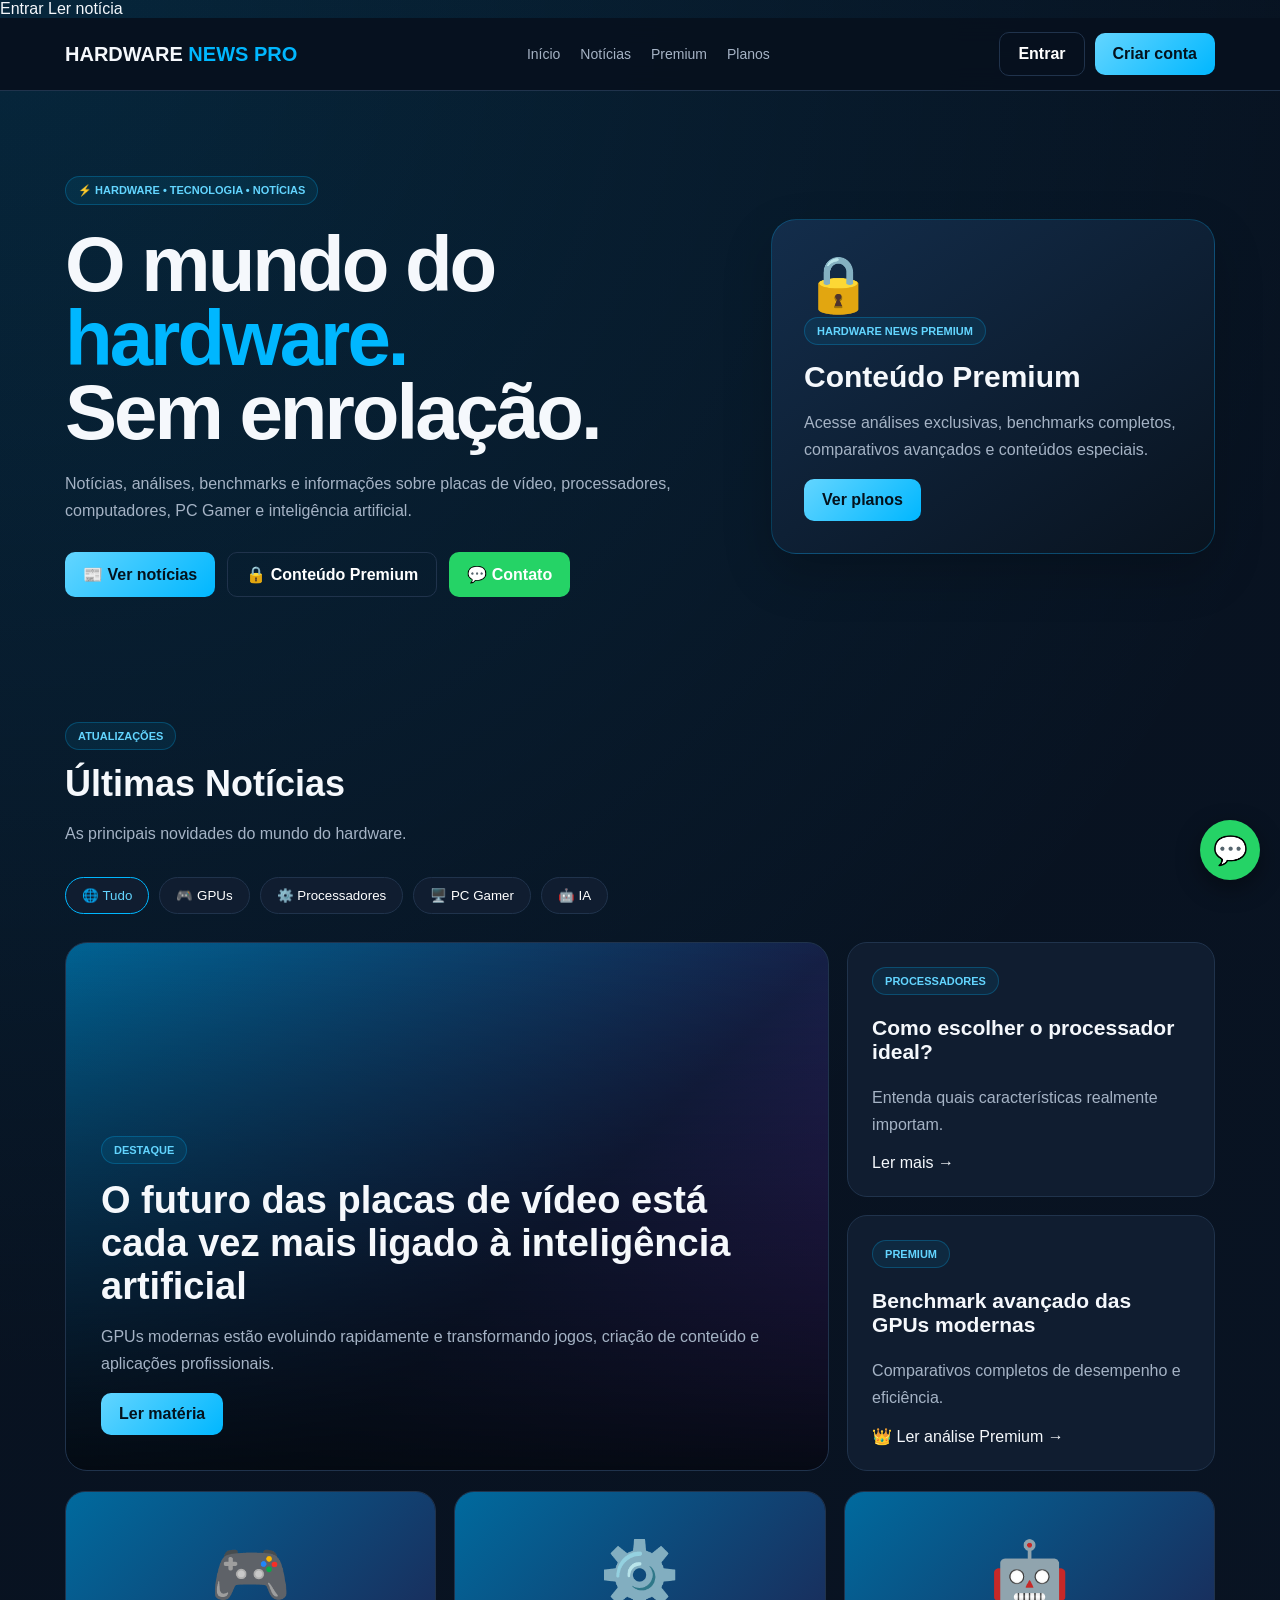
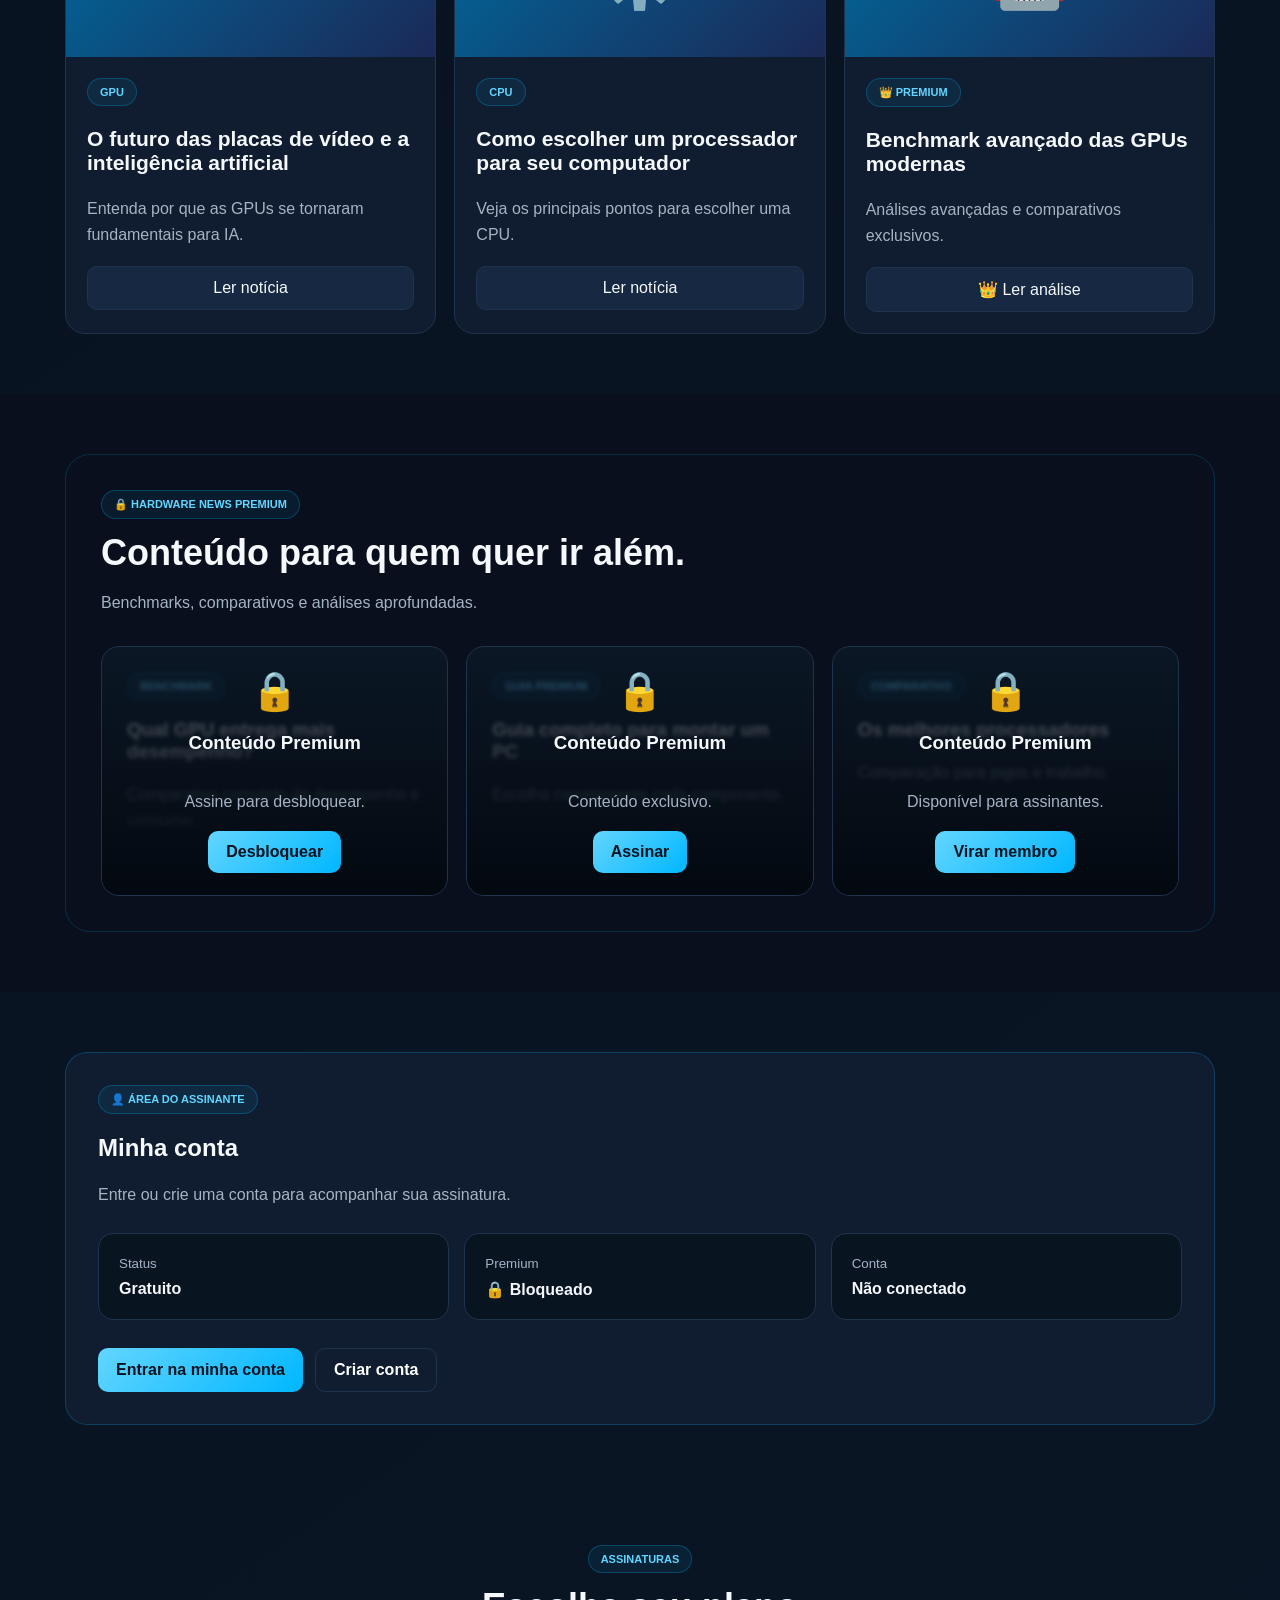
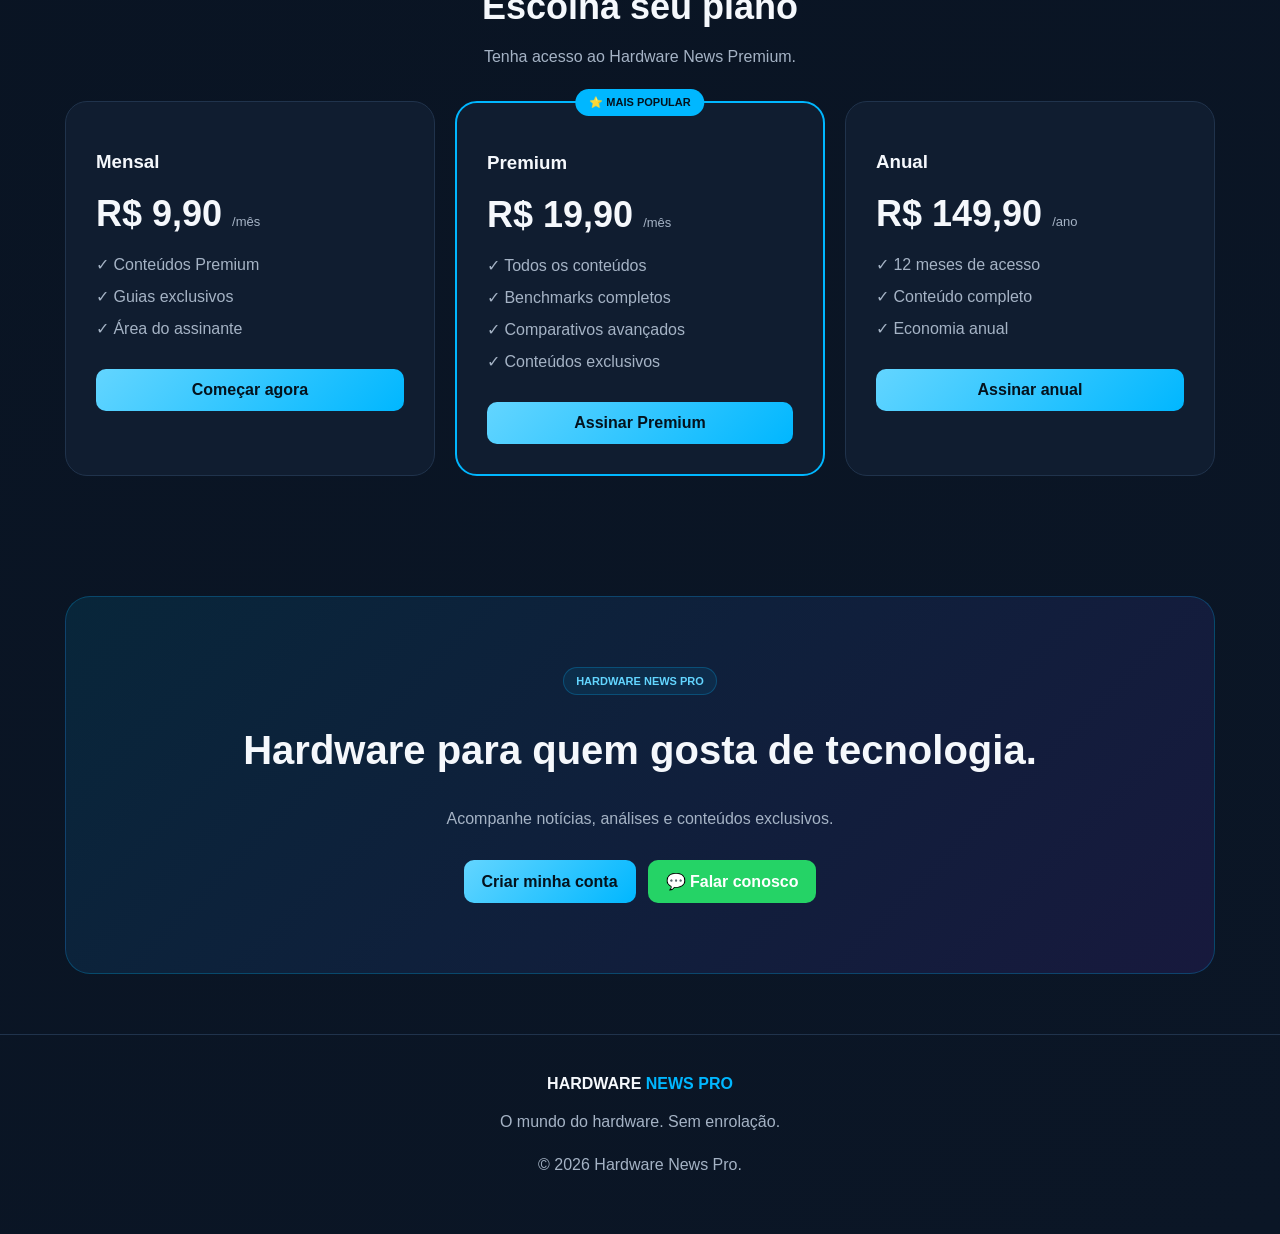
==== commit dc92d7fb: "Add link to news article in Index.html Added a link to 'Ler notícia' in the Index.html file." ====
--- a/Index.html
+++ b/Index.html
@@ -5,7 +5,10 @@
 <meta name="viewport" content="width=device-width, initial-scale=1.0">
 
 <title>Hardware News Pro | Notícias sobre Hardware</title>
-
+<a href="login.html">Entrar</a>
+  
+  <a href="noticia.html?id=news-1">Ler notícia</a>
+  
 <style>
 :root{
   --bg:#07111f;
